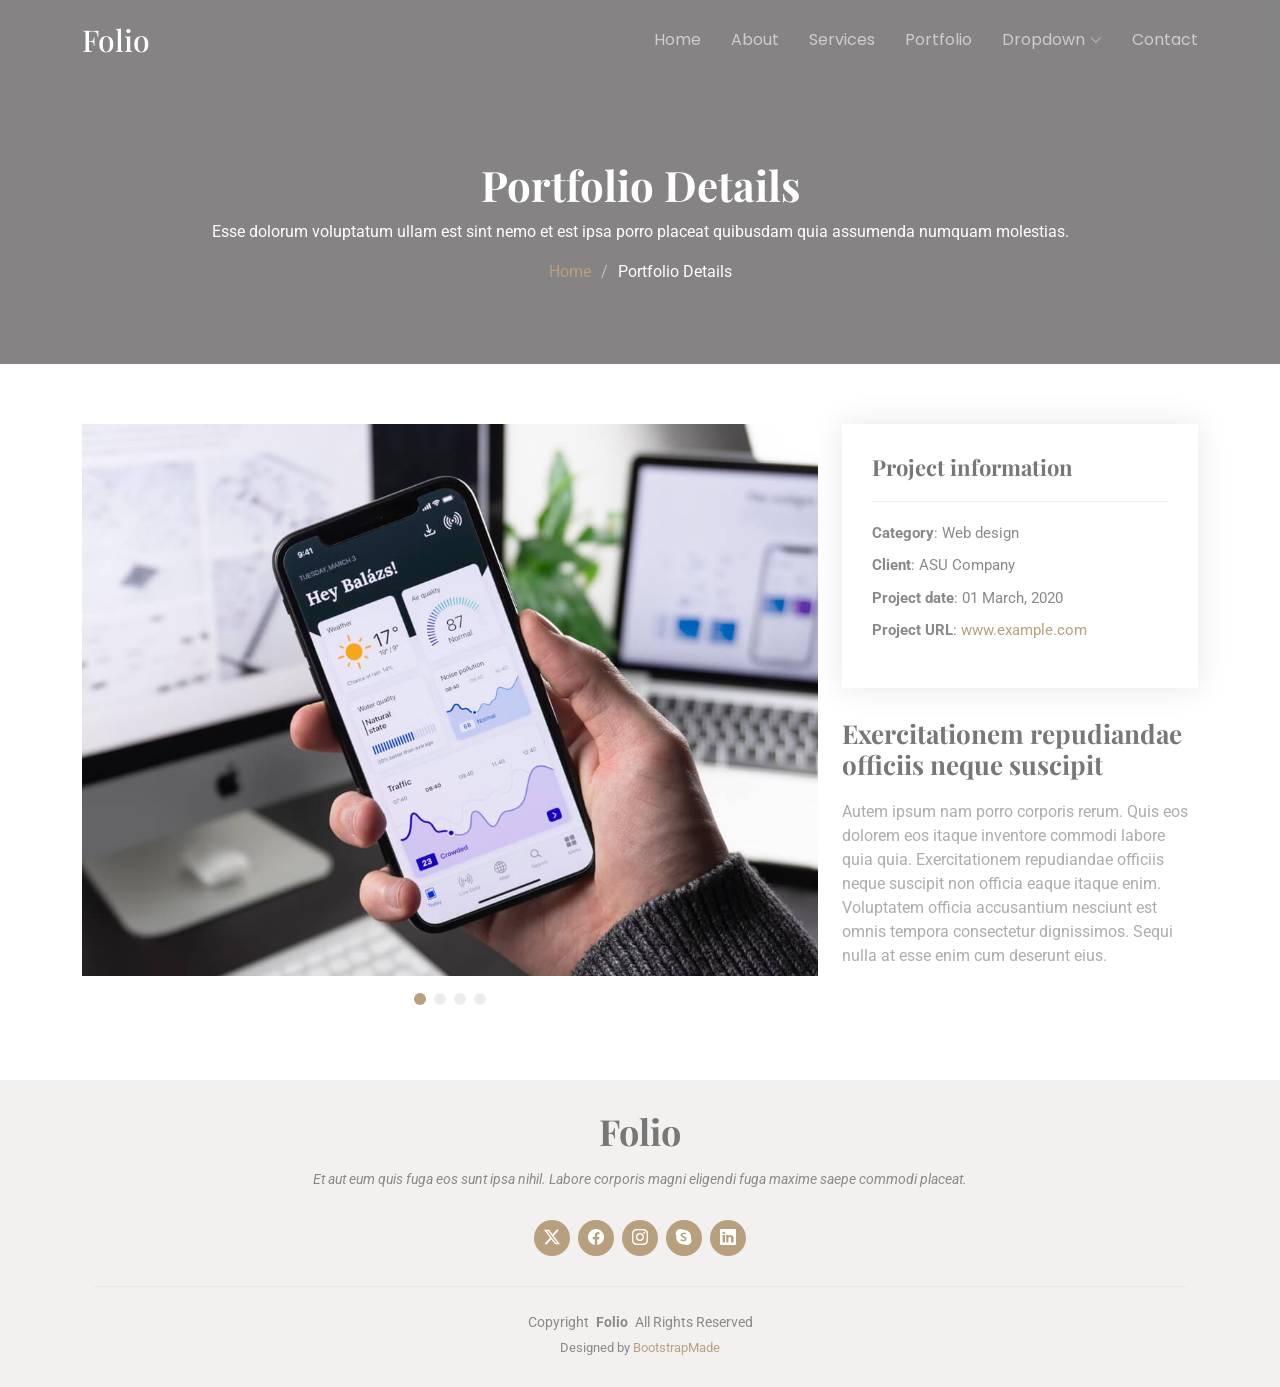
==== portfolio-details.html @ 1e9c32c2 "modif" ====
<!DOCTYPE html>
<html lang="en">

<head>
  <meta charset="utf-8">
  <meta content="width=device-width, initial-scale=1.0" name="viewport">
  <title>Portfolio Details - Folio Bootstrap Template</title>
  <meta name="description" content="">
  <meta name="keywords" content="">

  <!-- Favicons -->
  <link href="assets/img/favicon.png" rel="icon">
  <link href="assets/img/apple-touch-icon.png" rel="apple-touch-icon">

  <!-- Fonts -->
  <link href="https://fonts.googleapis.com" rel="preconnect">
  <link href="https://fonts.gstatic.com" rel="preconnect" crossorigin>
  <link href="https://fonts.googleapis.com/css2?family=Roboto:ital,wght@0,100;0,300;0,400;0,500;0,700;0,900;1,100;1,300;1,400;1,500;1,700;1,900&family=Poppins:ital,wght@0,100;0,200;0,300;0,400;0,500;0,600;0,700;0,800;0,900;1,100;1,200;1,300;1,400;1,500;1,600;1,700;1,800;1,900&family=Playfair+Display:ital,wght@0,400;0,500;0,600;0,700;0,800;0,900;1,400;1,500;1,600;1,700;1,800;1,900&display=swap" rel="stylesheet">

  <!-- Vendor CSS Files -->
  <link href="assets/vendor/bootstrap/css/bootstrap.min.css" rel="stylesheet">
  <link href="assets/vendor/bootstrap-icons/bootstrap-icons.css" rel="stylesheet">
  <link href="assets/vendor/aos/aos.css" rel="stylesheet">
  <link href="assets/vendor/swiper/swiper-bundle.min.css" rel="stylesheet">
  <link href="assets/vendor/glightbox/css/glightbox.min.css" rel="stylesheet">

  <!-- Main CSS File -->
  <link href="assets/css/main.css" rel="stylesheet">

  <!-- =======================================================
  * Template Name: Folio
  * Template URL: https://bootstrapmade.com/folio-bootstrap-portfolio-template/
  * Updated: Aug 08 2024 with Bootstrap v5.3.3
  * Author: BootstrapMade.com
  * License: https://bootstrapmade.com/license/
  ======================================================== -->
</head>

<body class="portfolio-details-page">

  <header id="header" class="header d-flex align-items-center fixed-top">
    <div class="container-fluid container-xl position-relative d-flex align-items-center justify-content-between">

      <a href="index.html" class="logo d-flex align-items-center">
        <!-- Uncomment the line below if you also wish to use an image logo -->
        <!-- <img src="assets/img/logo.png" alt=""> -->
        <h1 class="sitename">Folio</h1>
      </a>

      <nav id="navmenu" class="navmenu">
        <ul>
          <li><a href="#hero">Home</a></li>
          <li><a href="#about">About</a></li>
          <li><a href="#services">Services</a></li>
          <li><a href="#portfolio">Portfolio</a></li>
          <li class="dropdown"><a href="#"><span>Dropdown</span> <i class="bi bi-chevron-down toggle-dropdown"></i></a>
            <ul>
              <li><a href="#">Dropdown 1</a></li>
              <li class="dropdown"><a href="#"><span>Deep Dropdown</span> <i class="bi bi-chevron-down toggle-dropdown"></i></a>
                <ul>
                  <li><a href="#">Deep Dropdown 1</a></li>
                  <li><a href="#">Deep Dropdown 2</a></li>
                  <li><a href="#">Deep Dropdown 3</a></li>
                  <li><a href="#">Deep Dropdown 4</a></li>
                  <li><a href="#">Deep Dropdown 5</a></li>
                </ul>
              </li>
              <li><a href="#">Dropdown 2</a></li>
              <li><a href="#">Dropdown 3</a></li>
              <li><a href="#">Dropdown 4</a></li>
            </ul>
          </li>
          <li><a href="#contact">Contact</a></li>
        </ul>
        <i class="mobile-nav-toggle d-xl-none bi bi-list"></i>
      </nav>

    </div>
  </header>

  <main class="main">

    <!-- Page Title -->
    <div class="page-title dark-background">
      <div class="container position-relative">
        <h1>Portfolio Details</h1>
        <p>Esse dolorum voluptatum ullam est sint nemo et est ipsa porro placeat quibusdam quia assumenda numquam molestias.</p>
        <nav class="breadcrumbs">
          <ol>
            <li><a href="index.html">Home</a></li>
            <li class="current">Portfolio Details</li>
          </ol>
        </nav>
      </div>
    </div><!-- End Page Title -->

    <!-- Portfolio Details Section -->
    <section id="portfolio-details" class="portfolio-details section">

      <div class="container" data-aos="fade-up" data-aos-delay="100">

        <div class="row gy-4">

          <div class="col-lg-8">
            <div class="portfolio-details-slider swiper init-swiper">

              <script type="application/json" class="swiper-config">
                {
                  "loop": true,
                  "speed": 600,
                  "autoplay": {
                    "delay": 5000
                  },
                  "slidesPerView": "auto",
                  "pagination": {
                    "el": ".swiper-pagination",
                    "type": "bullets",
                    "clickable": true
                  }
                }
              </script>

              <div class="swiper-wrapper align-items-center">

                <div class="swiper-slide">
                  <img src="assets/img/portfolio/app-1.jpg" alt="">
                </div>

                <div class="swiper-slide">
                  <img src="assets/img/portfolio/product-1.jpg" alt="">
                </div>

                <div class="swiper-slide">
                  <img src="assets/img/portfolio/branding-1.jpg" alt="">
                </div>

                <div class="swiper-slide">
                  <img src="assets/img/portfolio/books-1.jpg" alt="">
                </div>

              </div>
              <div class="swiper-pagination"></div>
            </div>
          </div>

          <div class="col-lg-4">
            <div class="portfolio-info" data-aos="fade-up" data-aos-delay="200">
              <h3>Project information</h3>
              <ul>
                <li><strong>Category</strong>: Web design</li>
                <li><strong>Client</strong>: ASU Company</li>
                <li><strong>Project date</strong>: 01 March, 2020</li>
                <li><strong>Project URL</strong>: <a href="#">www.example.com</a></li>
              </ul>
            </div>
            <div class="portfolio-description" data-aos="fade-up" data-aos-delay="300">
              <h2>Exercitationem repudiandae officiis neque suscipit</h2>
              <p>
                Autem ipsum nam porro corporis rerum. Quis eos dolorem eos itaque inventore commodi labore quia quia. Exercitationem repudiandae officiis neque suscipit non officia eaque itaque enim. Voluptatem officia accusantium nesciunt est omnis tempora consectetur dignissimos. Sequi nulla at esse enim cum deserunt eius.
              </p>
            </div>
          </div>

        </div>

      </div>

    </section><!-- /Portfolio Details Section -->

  </main>

  <footer id="footer" class="footer light-background">
    <div class="container">
      <h3 class="sitename">Folio</h3>
      <p>Et aut eum quis fuga eos sunt ipsa nihil. Labore corporis magni eligendi fuga maxime saepe commodi placeat.</p>
      <div class="social-links d-flex justify-content-center">
        <a href=""><i class="bi bi-twitter-x"></i></a>
        <a href=""><i class="bi bi-facebook"></i></a>
        <a href=""><i class="bi bi-instagram"></i></a>
        <a href=""><i class="bi bi-skype"></i></a>
        <a href=""><i class="bi bi-linkedin"></i></a>
      </div>
      <div class="container">
        <div class="copyright">
          <span>Copyright</span> <strong class="px-1 sitename">Folio</strong> <span>All Rights Reserved</span>
        </div>
        <div class="credits">
          <!-- All the links in the footer should remain intact. -->
          <!-- You can delete the links only if you've purchased the pro version. -->
          <!-- Licensing information: https://bootstrapmade.com/license/ -->
          <!-- Purchase the pro version with working PHP/AJAX contact form: [buy-url] -->
          Designed by <a href="https://bootstrapmade.com/">BootstrapMade</a>
        </div>
      </div>
    </div>
  </footer>

  <!-- Scroll Top -->
  <a href="#" id="scroll-top" class="scroll-top d-flex align-items-center justify-content-center"><i class="bi bi-arrow-up-short"></i></a>

  <!-- Preloader -->
  <div id="preloader"></div>

  <!-- Vendor JS Files -->
  <script src="assets/vendor/bootstrap/js/bootstrap.bundle.min.js"></script>
  <script src="assets/vendor/php-email-form/validate.js"></script>
  <script src="assets/vendor/aos/aos.js"></script>
  <script src="assets/vendor/typed.js/typed.umd.js"></script>
  <script src="assets/vendor/swiper/swiper-bundle.min.js"></script>
  <script src="assets/vendor/glightbox/js/glightbox.min.js"></script>
  <script src="assets/vendor/imagesloaded/imagesloaded.pkgd.min.js"></script>
  <script src="assets/vendor/isotope-layout/isotope.pkgd.min.js"></script>

  <!-- Main JS File -->
  <script src="assets/js/main.js"></script>

</body>

</html>
---- assets/css/main.css ----
/**
* Template Name: Folio
* Template URL: https://bootstrapmade.com/folio-bootstrap-portfolio-template/
* Updated: Aug 08 2024 with Bootstrap v5.3.3
* Author: BootstrapMade.com
* License: https://bootstrapmade.com/license/
*/

/*--------------------------------------------------------------
# Font & Color Variables
# Help: https://bootstrapmade.com/color-system/
--------------------------------------------------------------*/
/* Fonts */
:root {
  --default-font: "Roboto",  system-ui, -apple-system, "Segoe UI", Roboto, "Helvetica Neue", Arial, "Noto Sans", "Liberation Sans", sans-serif, "Apple Color Emoji", "Segoe UI Emoji", "Segoe UI Symbol", "Noto Color Emoji";
  --heading-font: "Playfair Display",  sans-serif;
  --nav-font: "Poppins",  sans-serif;
}

/* Global Colors - The following color variables are used throughout the website. Updating them here will change the color scheme of the entire website */
:root { 
  --background-color: #ffffff; /* Background color for the entire website, including individual sections */
  --default-color: #898989; /* Default color used for the majority of the text content across the entire website */
  --heading-color: #777777; /* Color for headings, subheadings and title throughout the website */
  --accent-color: #b8a07e; /* Accent color that represents your brand on the website. It's used for buttons, links, and other elements that need to stand out */
  --surface-color: #ffffff; /* The surface color is used as a background of boxed elements within sections, such as cards, icon boxes, or other elements that require a visual separation from the global background. */
  --contrast-color: #ffffff; /* Contrast color for text, ensuring readability against backgrounds of accent, heading, or default colors. */
}

/* Nav Menu Colors - The following color variables are used specifically for the navigation menu. They are separate from the global colors to allow for more customization options */
:root {
  --nav-color: rgba(255, 255, 255, 0.6);  /* The default color of the main navmenu links */
  --nav-hover-color: #ffffff; /* Applied to main navmenu links when they are hovered over or active */
  --nav-mobile-background-color: #ffffff; /* Used as the background color for mobile navigation menu */
  --nav-dropdown-background-color: #ffffff; /* Used as the background color for dropdown items that appear when hovering over primary navigation items */
  --nav-dropdown-color: #898989; /* Used for navigation links of the dropdown items in the navigation menu. */
  --nav-dropdown-hover-color: #b8a07e; /* Similar to --nav-hover-color, this color is applied to dropdown navigation links when they are hovered over. */
}

/* Color Presets - These classes override global colors when applied to any section or element, providing reuse of the sam color scheme. */

.light-background {
  --background-color: #f3f1f0;
  --surface-color: #ffffff;
}

.dark-background {
  --background-color: #858484;
  --default-color: #ffffff;
  --heading-color: #ffffff;
  --surface-color: #9e9e9e;
  --contrast-color: #ffffff;
}

/* Smooth scroll */
:root {
  scroll-behavior: smooth;
}

/*--------------------------------------------------------------
# General Styling & Shared Classes
--------------------------------------------------------------*/
body {
  color: var(--default-color);
  background-color: var(--background-color);
  font-family: var(--default-font);
}

a {
  color: var(--accent-color);
  text-decoration: none;
  transition: 0.3s;
}

a:hover {
  color: color-mix(in srgb, var(--accent-color), transparent 25%);
  text-decoration: none;
}

h1,
h2,
h3,
h4,
h5,
h6 {
  color: var(--heading-color);
  font-family: var(--heading-font);
}

/* PHP Email Form Messages
------------------------------*/
.php-email-form .error-message {
  display: none;
  background: #df1529;
  color: #ffffff;
  text-align: left;
  padding: 15px;
  margin-bottom: 24px;
  font-weight: 600;
}

.php-email-form .sent-message {
  display: none;
  color: #ffffff;
  background: #059652;
  text-align: center;
  padding: 15px;
  margin-bottom: 24px;
  font-weight: 600;
}

.php-email-form .loading {
  display: none;
  background: var(--surface-color);
  text-align: center;
  padding: 15px;
  margin-bottom: 24px;
}

.php-email-form .loading:before {
  content: "";
  display: inline-block;
  border-radius: 50%;
  width: 24px;
  height: 24px;
  margin: 0 10px -6px 0;
  border: 3px solid var(--accent-color);
  border-top-color: var(--surface-color);
  animation: php-email-form-loading 1s linear infinite;
}

@keyframes php-email-form-loading {
  0% {
    transform: rotate(0deg);
  }

  100% {
    transform: rotate(360deg);
  }
}

/*--------------------------------------------------------------
# Global Header
--------------------------------------------------------------*/
.header {
  --background-color: rgba(0, 0, 0, 0);
  --default-color: #ffffff;
  --heading-color: #ffffff;
  color: var(--default-color);
  background-color: var(--background-color);
  padding: 10px 0;
  transition: all 0.5s;
  z-index: 997;
}

.header .logo {
  line-height: 1;
}

.header .logo img {
  max-height: 32px;
  margin-right: 8px;
}

.header .logo h1 {
  font-size: 30px;
  margin: 0;
  font-weight: 4700;
  color: var(--heading-color);
}

.scrolled .header {
  box-shadow: 0px 0 18px rgba(0, 0, 0, 0.1);
}

/* Global Header on Scroll
------------------------------*/
.scrolled .header {
  --background-color: rgba(82, 78, 68, 0.8);
}

/*--------------------------------------------------------------
# Navigation Menu
--------------------------------------------------------------*/
/* Navmenu - Desktop */
@media (min-width: 1200px) {
  .navmenu {
    padding: 0;
  }

  .navmenu ul {
    margin: 0;
    padding: 0;
    display: flex;
    list-style: none;
    align-items: center;
  }

  .navmenu li {
    position: relative;
  }

  .navmenu a,
  .navmenu a:focus {
    color: var(--nav-color);
    padding: 18px 15px;
    font-size: 16px;
    font-family: var(--nav-font);
    font-weight: 400;
    display: flex;
    align-items: center;
    justify-content: space-between;
    white-space: nowrap;
    transition: 0.3s;
  }

  .navmenu a i,
  .navmenu a:focus i {
    font-size: 12px;
    line-height: 0;
    margin-left: 5px;
    transition: 0.3s;
  }

  .navmenu li:last-child a {
    padding-right: 0;
  }

  .navmenu li:hover>a,
  .navmenu .active,
  .navmenu .active:focus {
    color: var(--nav-hover-color);
  }

  .navmenu .dropdown ul {
    margin: 0;
    padding: 10px 0;
    background: var(--nav-dropdown-background-color);
    display: block;
    position: absolute;
    visibility: hidden;
    left: 14px;
    top: 130%;
    opacity: 0;
    transition: 0.3s;
    border-radius: 4px;
    z-index: 99;
    box-shadow: 0px 0px 30px rgba(0, 0, 0, 0.1);
  }

  .navmenu .dropdown ul li {
    min-width: 200px;
  }

  .navmenu .dropdown ul a {
    padding: 10px 20px;
    font-size: 15px;
    text-transform: none;
    color: var(--nav-dropdown-color);
  }

  .navmenu .dropdown ul a i {
    font-size: 12px;
  }

  .navmenu .dropdown ul a:hover,
  .navmenu .dropdown ul .active:hover,
  .navmenu .dropdown ul li:hover>a {
    color: var(--nav-dropdown-hover-color);
  }

  .navmenu .dropdown:hover>ul {
    opacity: 1;
    top: 100%;
    visibility: visible;
  }

  .navmenu .dropdown .dropdown ul {
    top: 0;
    left: -90%;
    visibility: hidden;
  }

  .navmenu .dropdown .dropdown:hover>ul {
    opacity: 1;
    top: 0;
    left: -100%;
    visibility: visible;
  }
}

/* Navmenu - Mobile */
@media (max-width: 1199px) {
  .mobile-nav-toggle {
    color: var(--nav-color);
    font-size: 28px;
    line-height: 0;
    margin-right: 10px;
    cursor: pointer;
    transition: color 0.3s;
  }

  .navmenu {
    padding: 0;
    z-index: 9997;
  }

  .navmenu ul {
    display: none;
    list-style: none;
    position: absolute;
    inset: 60px 20px 20px 20px;
    padding: 10px 0;
    margin: 0;
    border-radius: 6px;
    background-color: var(--nav-mobile-background-color);
    overflow-y: auto;
    transition: 0.3s;
    z-index: 9998;
    box-shadow: 0px 0px 30px rgba(0, 0, 0, 0.1);
  }

  .navmenu a,
  .navmenu a:focus {
    color: var(--nav-dropdown-color);
    padding: 10px 20px;
    font-family: var(--nav-font);
    font-size: 17px;
    font-weight: 500;
    display: flex;
    align-items: center;
    justify-content: space-between;
    white-space: nowrap;
    transition: 0.3s;
  }

  .navmenu a i,
  .navmenu a:focus i {
    font-size: 12px;
    line-height: 0;
    margin-left: 5px;
    width: 30px;
    height: 30px;
    display: flex;
    align-items: center;
    justify-content: center;
    border-radius: 50%;
    transition: 0.3s;
    background-color: color-mix(in srgb, var(--accent-color), transparent 90%);
  }

  .navmenu a i:hover,
  .navmenu a:focus i:hover {
    background-color: var(--accent-color);
    color: var(--contrast-color);
  }

  .navmenu a:hover,
  .navmenu .active,
  .navmenu .active:focus {
    color: var(--nav-dropdown-hover-color);
  }

  .navmenu .active i,
  .navmenu .active:focus i {
    background-color: var(--accent-color);
    color: var(--contrast-color);
    transform: rotate(180deg);
  }

  .navmenu .dropdown ul {
    position: static;
    display: none;
    z-index: 99;
    padding: 10px 0;
    margin: 10px 20px;
    background-color: var(--nav-dropdown-background-color);
    border: 1px solid color-mix(in srgb, var(--default-color), transparent 90%);
    box-shadow: none;
    transition: all 0.5s ease-in-out;
  }

  .navmenu .dropdown ul ul {
    background-color: rgba(33, 37, 41, 0.1);
  }

  .navmenu .dropdown>.dropdown-active {
    display: block;
    background-color: rgba(33, 37, 41, 0.03);
  }

  .mobile-nav-active {
    overflow: hidden;
  }

  .mobile-nav-active .mobile-nav-toggle {
    color: #fff;
    position: absolute;
    font-size: 32px;
    top: 15px;
    right: 15px;
    margin-right: 0;
    z-index: 9999;
  }

  .mobile-nav-active .navmenu {
    position: fixed;
    overflow: hidden;
    inset: 0;
    background: rgba(33, 37, 41, 0.8);
    transition: 0.3s;
  }

  .mobile-nav-active .navmenu>ul {
    display: block;
  }
}

/*--------------------------------------------------------------
# Global Footer
--------------------------------------------------------------*/
.footer {
  color: var(--default-color);
  background-color: var(--background-color);
  font-size: 14px;
  text-align: center;
  padding: 30px 0;
  position: relative;
}

.footer h3 {
  font-size: 36px;
  font-weight: 700;
  position: relative;
  padding: 0;
  margin: 0 0 15px 0;
}

.footer p {
  font-size: 15;
  font-style: italic;
  padding: 0;
  margin: 0 0 30px 0;
}

.footer .social-links {
  margin: 0 0 30px 0;
}

.footer .social-links a {
  font-size: 16px;
  display: flex;
  align-items: center;
  justify-content: center;
  background: var(--accent-color);
  color: var(--contrast-color);
  line-height: 1;
  margin: 0 4px;
  border-radius: 50%;
  text-align: center;
  width: 36px;
  height: 36px;
  transition: 0.3s;
}

.footer .social-links a:hover {
  background: color-mix(in srgb, var(--accent-color), transparent 20%);
  text-decoration: none;
}

.footer .copyright {
  padding-top: 25px;
  border-top: 1px solid color-mix(in srgb, var(--default-color), transparent 90%);
}

.footer .credits {
  font-size: 13px;
  padding-top: 5px;
}

/*--------------------------------------------------------------
# Preloader
--------------------------------------------------------------*/
#preloader {
  position: fixed;
  inset: 0;
  z-index: 999999;
  overflow: hidden;
  background: var(--background-color);
  transition: all 0.6s ease-out;
}

#preloader:before {
  content: "";
  position: fixed;
  top: calc(50% - 30px);
  left: calc(50% - 30px);
  border: 6px solid #ffffff;
  border-color: var(--accent-color) transparent var(--accent-color) transparent;
  border-radius: 50%;
  width: 60px;
  height: 60px;
  animation: animate-preloader 1.5s linear infinite;
}

@keyframes animate-preloader {
  0% {
    transform: rotate(0deg);
  }

  100% {
    transform: rotate(360deg);
  }
}

/*--------------------------------------------------------------
# Scroll Top Button
--------------------------------------------------------------*/
.scroll-top {
  position: fixed;
  visibility: hidden;
  opacity: 0;
  right: 15px;
  bottom: 15px;
  z-index: 99999;
  background-color: var(--accent-color);
  width: 40px;
  height: 40px;
  border-radius: 4px;
  transition: all 0.4s;
}

.scroll-top i {
  font-size: 24px;
  color: var(--contrast-color);
  line-height: 0;
}

.scroll-top:hover {
  background-color: color-mix(in srgb, var(--accent-color), transparent 20%);
  color: var(--contrast-color);
}

.scroll-top.active {
  visibility: visible;
  opacity: 1;
}

/*--------------------------------------------------------------
# Disable aos animation delay on mobile devices
--------------------------------------------------------------*/
@media screen and (max-width: 768px) {
  [data-aos-delay] {
    transition-delay: 0 !important;
  }
}

/*--------------------------------------------------------------
# Global Page Titles & Breadcrumbs
--------------------------------------------------------------*/
.page-title {
  color: var(--default-color);
  background-color: var(--background-color);
  padding: 160px 0 80px 0;
  text-align: center;
  position: relative;
}

.page-title:before {
  content: "";
  background-color: color-mix(in srgb, var(--background-color), transparent 50%);
  position: absolute;
  inset: 0;
}

.page-title h1 {
  font-size: 42px;
  font-weight: 700;
  margin-bottom: 10px;
}

.page-title .breadcrumbs ol {
  display: flex;
  flex-wrap: wrap;
  list-style: none;
  justify-content: center;
  padding: 0;
  margin: 0;
  font-size: 16px;
  font-weight: 400;
}

.page-title .breadcrumbs ol li+li {
  padding-left: 10px;
}

.page-title .breadcrumbs ol li+li::before {
  content: "/";
  display: inline-block;
  padding-right: 10px;
  color: color-mix(in srgb, var(--default-color), transparent 50%);
}

/*--------------------------------------------------------------
# Global Sections
--------------------------------------------------------------*/
section,
.section {
  color: var(--default-color);
  background-color: var(--background-color);
  padding: 60px 0;
  scroll-margin-top: 80px;
  overflow: clip;
}

@media (max-width: 1199px) {

  section,
  .section {
    scroll-margin-top: 56px;
  }
}

/*--------------------------------------------------------------
# Global Section Titles
--------------------------------------------------------------*/
.section-title {
  text-align: center;
  padding-bottom: 60px;
  position: relative;
}

.section-title h2 {
  font-size: 32px;
  font-weight: 300;
  margin-bottom: 15px;
}

.section-title p {
  margin-bottom: 0;
}

/*--------------------------------------------------------------
# Hero Section
--------------------------------------------------------------*/
.hero {
  width: 100%;
  min-height: 100vh;
  position: relative;
  padding: 80px 0;
  display: flex;
  align-items: center;
  justify-content: center;
}

.hero img {
  position: absolute;
  inset: 0;
  display: block;
  width: 100%;
  height: 100%;
  object-fit: cover;
  z-index: 1;
}

.hero:before {
  content: "";
  background: color-mix(in srgb, var(--background-color), transparent 80%);
  position: absolute;
  inset: 0;
  z-index: 2;
}

.hero .container {
  position: relative;
  z-index: 3;
}

.hero h2 {
  margin: 0;
  font-size: 64px;
  font-weight: 700;
}

.hero p {
  margin: 5px 0 0 0;
  font-size: 26px;
}

.hero p span {
  letter-spacing: 1px;
  border-bottom: 2px solid var(--accent-color);
}

.hero .social-links {
  margin-top: 25px;
}

.hero .social-links a {
  font-size: 24px;
  display: inline-block;
  color: color-mix(in srgb, var(--default-color), transparent 50%);
  line-height: 1;
  margin-right: 20px;
  transition: 0.3s;
}

.hero .social-links a:hover {
  color: var(--accent-color);
}

@media (max-width: 768px) {
  .hero h2 {
    font-size: 32px;
  }

  .hero p {
    font-size: 20px;
  }
}

/*--------------------------------------------------------------
# About Section
--------------------------------------------------------------*/
.about .profile-img {
  border: 20px solid var(--accent-color);
  padding: 0;
}

.about .profile-img img {
  margin-top: -60px;
  margin-left: 40px;
  margin-bottom: 40px;
  position: relative;
  z-index: 1;
}

.about .content h3 {
  font-size: 1.75rem;
  font-weight: 700;
}

.about .content .fst-italic {
  color: color-mix(in srgb, var(--default-color), var(--contrast-color) 50%);
}

.about .content ul {
  list-style: none;
  padding: 0;
}

.about .content ul li {
  padding: 10px 0 0 0;
  display: flex;
}

.about .content ul i {
  color: var(--accent-color);
  margin-right: 0.5rem;
  line-height: 1.2;
  font-size: 1.25rem;
}

.about .content p:last-child {
  margin-bottom: 0;
}

/*--------------------------------------------------------------
# Services Section
--------------------------------------------------------------*/
.services .service-item {
  position: relative;
  height: 100%;
  margin-bottom: 30px;
}

.services .service-item .icon {
  margin-right: 20px;
}

.services .service-item .icon i {
  color: var(--accent-color);
  font-size: 40px;
  line-height: 0;
  transition: 0.3s;
}

.services .service-item:hover .icon i {
  color: var(--accent-color);
}

.services .service-item .title {
  color: var(--heading-color);
  font-weight: 700;
  margin-bottom: 10px;
  font-size: 20px;
  transition: 0.3s;
}

.services .service-item .description {
  font-size: 15px;
  color: color-mix(in srgb, var(--default-color), transparent 30%);
  margin-bottom: 10px;
}

.services .service-item .readmore {
  display: flex;
  align-items: center;
  color: color-mix(in srgb, var(--default-color), transparent 50%);
  transition: 0.3s;
  font-weight: 700;
  font-size: 14px;
}

.services .service-item .readmore i {
  margin-left: 8px;
}

.services .service-item:hover .title,
.services .service-item:hover .readmore,
.services .service-item:hover .icon i {
  color: var(--accent-color);
}

/*--------------------------------------------------------------
# Testimonials Section
--------------------------------------------------------------*/
.testimonials .section-header {
  margin-bottom: 40px;
}

.testimonials .testimonials-carousel,
.testimonials .testimonials-slider {
  overflow: hidden;
}

.testimonials .testimonial-item {
  text-align: center;
}

.testimonials .testimonial-item .testimonial-img {
  width: 120px;
  border-radius: 50%;
  border: 4px solid var(--background-color);
  margin: 0 auto;
}

.testimonials .testimonial-item h3 {
  font-size: 20px;
  font-weight: bold;
  margin: 10px 0 5px 0;
}

.testimonials .testimonial-item h4 {
  font-size: 14px;
  color: color-mix(in srgb, var(--default-color), transparent 40%);
  margin: 0 0 15px 0;
}

.testimonials .testimonial-item .stars {
  margin-bottom: 15px;
}

.testimonials .testimonial-item .stars i {
  color: #ffc107;
  margin: 0 1px;
}

.testimonials .testimonial-item .quote-icon-left,
.testimonials .testimonial-item .quote-icon-right {
  color: color-mix(in srgb, var(--accent-color), transparent 50%);
  font-size: 26px;
  line-height: 0;
}

.testimonials .testimonial-item .quote-icon-left {
  display: inline-block;
  left: -5px;
  position: relative;
}

.testimonials .testimonial-item .quote-icon-right {
  display: inline-block;
  right: -5px;
  position: relative;
  top: 10px;
  transform: scale(-1, -1);
}

.testimonials .testimonial-item p {
  font-style: italic;
  margin: 0 auto 15px auto;
}

.testimonials .swiper-wrapper {
  height: auto;
}

.testimonials .swiper-pagination {
  margin-top: 20px;
  position: relative;
}

.testimonials .swiper-pagination .swiper-pagination-bullet {
  width: 12px;
  height: 12px;
  opacity: 1;
  background-color: color-mix(in srgb, var(--default-color), transparent 85%);
}

.testimonials .swiper-pagination .swiper-pagination-bullet-active {
  background-color: var(--accent-color);
}

@media (min-width: 992px) {
  .testimonials .testimonial-item p {
    width: 80%;
  }
}

/*--------------------------------------------------------------
# Portfolio Section
--------------------------------------------------------------*/
.portfolio .portfolio-filters {
  padding: 0;
  margin: 0 auto 20px auto;
  list-style: none;
  text-align: center;
}

.portfolio .portfolio-filters li {
  cursor: pointer;
  display: inline-block;
  padding: 0;
  font-size: 18px;
  font-weight: 500;
  margin: 0 10px;
  line-height: 1;
  margin-bottom: 5px;
  transition: all 0.3s ease-in-out;
}

.portfolio .portfolio-filters li:hover,
.portfolio .portfolio-filters li.filter-active {
  color: var(--accent-color);
}

.portfolio .portfolio-filters li:first-child {
  margin-left: 0;
}

.portfolio .portfolio-filters li:last-child {
  margin-right: 0;
}

@media (max-width: 575px) {
  .portfolio .portfolio-filters li {
    font-size: 14px;
    margin: 0 5px;
  }
}

.portfolio .portfolio-content {
  position: relative;
  overflow: hidden;
}

.portfolio .portfolio-content img {
  transition: 0.3s;
}

.portfolio .portfolio-content .portfolio-info {
  opacity: 0;
  position: absolute;
  inset: 0;
  z-index: 3;
  transition: all ease-in-out 0.3s;
  background: rgba(0, 0, 0, 0.6);
  padding: 15px;
}

.portfolio .portfolio-content .portfolio-info h4 {
  font-size: 14px;
  padding: 5px 10px;
  font-weight: 400;
  color: #ffffff;
  display: inline-block;
  background-color: var(--accent-color);
}

.portfolio .portfolio-content .portfolio-info p {
  position: absolute;
  bottom: 10px;
  text-align: center;
  display: inline-block;
  left: 0;
  right: 0;
  font-size: 16px;
  font-weight: 600;
  color: rgba(255, 255, 255, 0.8);
}

.portfolio .portfolio-content .portfolio-info .preview-link,
.portfolio .portfolio-content .portfolio-info .details-link {
  position: absolute;
  left: calc(50% - 40px);
  font-size: 26px;
  top: calc(50% - 14px);
  color: #fff;
  transition: 0.3s;
  line-height: 1.2;
}

.portfolio .portfolio-content .portfolio-info .preview-link:hover,
.portfolio .portfolio-content .portfolio-info .details-link:hover {
  color: var(--accent-color);
}

.portfolio .portfolio-content .portfolio-info .details-link {
  left: 50%;
  font-size: 34px;
  line-height: 0;
}

.portfolio .portfolio-content:hover .portfolio-info {
  opacity: 1;
}

.portfolio .portfolio-content:hover img {
  transform: scale(1.1);
}

/*--------------------------------------------------------------
# Pricing Section
--------------------------------------------------------------*/
.pricing .pricing-item {
  background-color: color-mix(in srgb, var(--accent-color), transparent 96%);
  padding: 40px 40px;
  height: 100%;
  border-radius: 15px;
}

.pricing h3 {
  font-weight: 600;
  margin-bottom: 15px;
  font-size: 20px;
}

.pricing h4 {
  color: var(--accent-color);
  font-size: 48px;
  font-weight: 700;
  font-family: var(--heading-font);
  margin-bottom: 0;
}

.pricing h4 sup {
  font-size: 28px;
}

.pricing h4 span {
  color: color-mix(in srgb, var(--default-color), transparent 50%);
  font-size: 18px;
  font-weight: 500;
}

.pricing .description {
  font-size: 14px;
}

.pricing .cta-btn {
  border: 1px solid var(--default-color);
  color: var(--default-color);
  display: block;
  text-align: center;
  padding: 10px 35px;
  border-radius: 5px;
  font-size: 16px;
  font-weight: 500;
  font-family: var(--heading-font);
  transition: 0.3s;
  margin-top: 20px;
  margin-bottom: 6px;
}

.pricing .cta-btn:hover {
  background: var(--accent-color);
  color: var(--contrast-color);
  border-color: var(--accent-color);
}

.pricing ul {
  padding: 0;
  list-style: none;
  color: color-mix(in srgb, var(--default-color), transparent 30%);
  text-align: left;
  line-height: 20px;
}

.pricing ul li {
  padding: 10px 0;
  display: flex;
  align-items: center;
}

.pricing ul li:last-child {
  padding-bottom: 0;
}

.pricing ul i {
  color: #059652;
  font-size: 24px;
  padding-right: 3px;
}

.pricing ul .na {
  color: color-mix(in srgb, var(--default-color), transparent 60%);
}

.pricing ul .na i {
  color: color-mix(in srgb, var(--default-color), transparent 60%);
}

.pricing ul .na span {
  text-decoration: line-through;
}

.pricing .featured {
  position: relative;
}

.pricing .featured .popular {
  position: absolute;
  top: 15px;
  right: 15px;
  background-color: var(--accent-color);
  color: var(--contrast-color);
  padding: 4px 15px 6px 15px;
  margin: 0;
  border-radius: 5px;
  font-size: 14px;
  font-weight: 500;
}

.pricing .featured .cta-btn {
  background: var(--accent-color);
  color: var(--contrast-color);
  border-color: var(--accent-color);
}

@media (max-width: 992px) {
  .pricing .box {
    max-width: 60%;
    margin: 0 auto 30px auto;
  }
}

@media (max-width: 767px) {
  .pricing .box {
    max-width: 80%;
    margin: 0 auto 30px auto;
  }
}

@media (max-width: 420px) {
  .pricing .box {
    max-width: 100%;
    margin: 0 auto 30px auto;
  }
}

/*--------------------------------------------------------------
# Contact Section
--------------------------------------------------------------*/
.contact .info-wrap {
  background-color: var(--surface-color);
  box-shadow: 0px 0px 20px rgba(0, 0, 0, 0.1);
  padding: 30px;
  margin-bottom: 30px;
}

.contact .info-item i {
  font-size: 20px;
  color: var(--accent-color);
  width: 56px;
  height: 56px;
  display: flex;
  justify-content: center;
  align-items: center;
  transition: all 0.3s ease-in-out;
  border-radius: 50%;
  border: 1px solid color-mix(in srgb, var(--accent-color), transparent 40%);
  margin-right: 15px;
}

.contact .info-item h3 {
  font-size: 18px;
  font-weight: 700;
  margin: 0 0 2px 0;
}

.contact .info-item p {
  padding: 0;
  margin-bottom: 0;
  font-size: 14px;
}

.contact .info-item:hover i {
  background: var(--accent-color);
  color: var(--contrast-color);
}

.contact .php-email-form {
  background-color: var(--surface-color);
  box-shadow: 0px 0px 20px rgba(0, 0, 0, 0.1);
  padding: 30px;
}

@media (max-width: 575px) {
  .contact .php-email-form {
    padding: 20px;
  }
}

.contact .php-email-form input[type=text],
.contact .php-email-form input[type=email],
.contact .php-email-form textarea {
  font-size: 14px;
  padding: 10px 15px;
  box-shadow: none;
  border-radius: 0;
  color: var(--default-color);
  background-color: color-mix(in srgb, var(--background-color), transparent 50%);
  border-color: color-mix(in srgb, var(--default-color), transparent 80%);
}

.contact .php-email-form input[type=text]:focus,
.contact .php-email-form input[type=email]:focus,
.contact .php-email-form textarea:focus {
  border-color: var(--accent-color);
}

.contact .php-email-form input[type=text]::placeholder,
.contact .php-email-form input[type=email]::placeholder,
.contact .php-email-form textarea::placeholder {
  color: color-mix(in srgb, var(--default-color), transparent 70%);
}

.contact .php-email-form button[type=submit] {
  color: var(--contrast-color);
  background: var(--accent-color);
  border: 0;
  padding: 10px 30px;
  transition: 0.4s;
  border-radius: 50px;
}

.contact .php-email-form button[type=submit]:hover {
  background: color-mix(in srgb, var(--accent-color), transparent 20%);
}

/*--------------------------------------------------------------
# Portfolio Details Section
--------------------------------------------------------------*/
.portfolio-details .portfolio-details-slider img {
  width: 100%;
}

.portfolio-details .portfolio-details-slider .swiper-pagination {
  margin-top: 20px;
  position: relative;
}

.portfolio-details .portfolio-details-slider .swiper-pagination .swiper-pagination-bullet {
  width: 12px;
  height: 12px;
  background-color: color-mix(in srgb, var(--default-color), transparent 85%);
  opacity: 1;
}

.portfolio-details .portfolio-details-slider .swiper-pagination .swiper-pagination-bullet-active {
  background-color: var(--accent-color);
}

.portfolio-details .portfolio-info {
  background-color: var(--surface-color);
  padding: 30px;
  box-shadow: 0px 0 30px rgba(0, 0, 0, 0.1);
}

.portfolio-details .portfolio-info h3 {
  font-size: 22px;
  font-weight: 700;
  margin-bottom: 20px;
  padding-bottom: 20px;
  border-bottom: 1px solid color-mix(in srgb, var(--default-color), transparent 85%);
}

.portfolio-details .portfolio-info ul {
  list-style: none;
  padding: 0;
  font-size: 15px;
}

.portfolio-details .portfolio-info ul li+li {
  margin-top: 10px;
}

.portfolio-details .portfolio-description {
  padding-top: 30px;
}

.portfolio-details .portfolio-description h2 {
  font-size: 26px;
  font-weight: 700;
  margin-bottom: 20px;
}

.portfolio-details .portfolio-description p {
  padding: 0;
  color: color-mix(in srgb, var(--default-color), transparent 30%);
}

/*--------------------------------------------------------------
# Service Details Section
--------------------------------------------------------------*/
.service-details .service-box {
  background-color: var(--surface-color);
  padding: 20px;
  box-shadow: 0px 2px 20px rgba(0, 0, 0, 0.1);
}

.service-details .service-box+.service-box {
  margin-top: 30px;
}

.service-details .service-box h4 {
  font-size: 20px;
  font-weight: 700;
  border-bottom: 2px solid color-mix(in srgb, var(--default-color), transparent 92%);
  padding-bottom: 15px;
  margin-bottom: 15px;
}

.service-details .services-list {
  background-color: var(--surface-color);
}

.service-details .services-list a {
  color: color-mix(in srgb, var(--default-color), transparent 20%);
  background-color: color-mix(in srgb, var(--default-color), transparent 96%);
  display: flex;
  align-items: center;
  padding: 12px 15px;
  margin-top: 15px;
  transition: 0.3s;
}

.service-details .services-list a:first-child {
  margin-top: 0;
}

.service-details .services-list a i {
  font-size: 16px;
  margin-right: 8px;
  color: var(--accent-color);
}

.service-details .services-list a.active {
  color: var(--contrast-color);
  background-color: var(--accent-color);
}

.service-details .services-list a.active i {
  color: var(--contrast-color);
}

.service-details .services-list a:hover {
  background-color: color-mix(in srgb, var(--accent-color), transparent 95%);
  color: var(--accent-color);
}

.service-details .download-catalog a {
  color: var(--default-color);
  display: flex;
  align-items: center;
  padding: 10px 0;
  transition: 0.3s;
  border-top: 1px solid color-mix(in srgb, var(--default-color), transparent 90%);
}

.service-details .download-catalog a:first-child {
  border-top: 0;
  padding-top: 0;
}

.service-details .download-catalog a:last-child {
  padding-bottom: 0;
}

.service-details .download-catalog a i {
  font-size: 24px;
  margin-right: 8px;
  color: var(--accent-color);
}

.service-details .download-catalog a:hover {
  color: var(--accent-color);
}

.service-details .help-box {
  background-color: var(--accent-color);
  color: var(--contrast-color);
  margin-top: 30px;
  padding: 30px 15px;
}

.service-details .help-box .help-icon {
  font-size: 48px;
}

.service-details .help-box h4,
.service-details .help-box a {
  color: var(--contrast-color);
}

.service-details .services-img {
  margin-bottom: 20px;
}

.service-details h3 {
  font-size: 26px;
  font-weight: 700;
}

.service-details p {
  font-size: 15px;
}

.service-details ul {
  list-style: none;
  padding: 0;
  font-size: 15px;
}

.service-details ul li {
  padding: 5px 0;
  display: flex;
  align-items: center;
}

.service-details ul i {
  font-size: 20px;
  margin-right: 8px;
  color: var(--accent-color);
}

/*--------------------------------------------------------------
# Starter Section Section
--------------------------------------------------------------*/
.starter-section {
  /* Add your styles here */
}
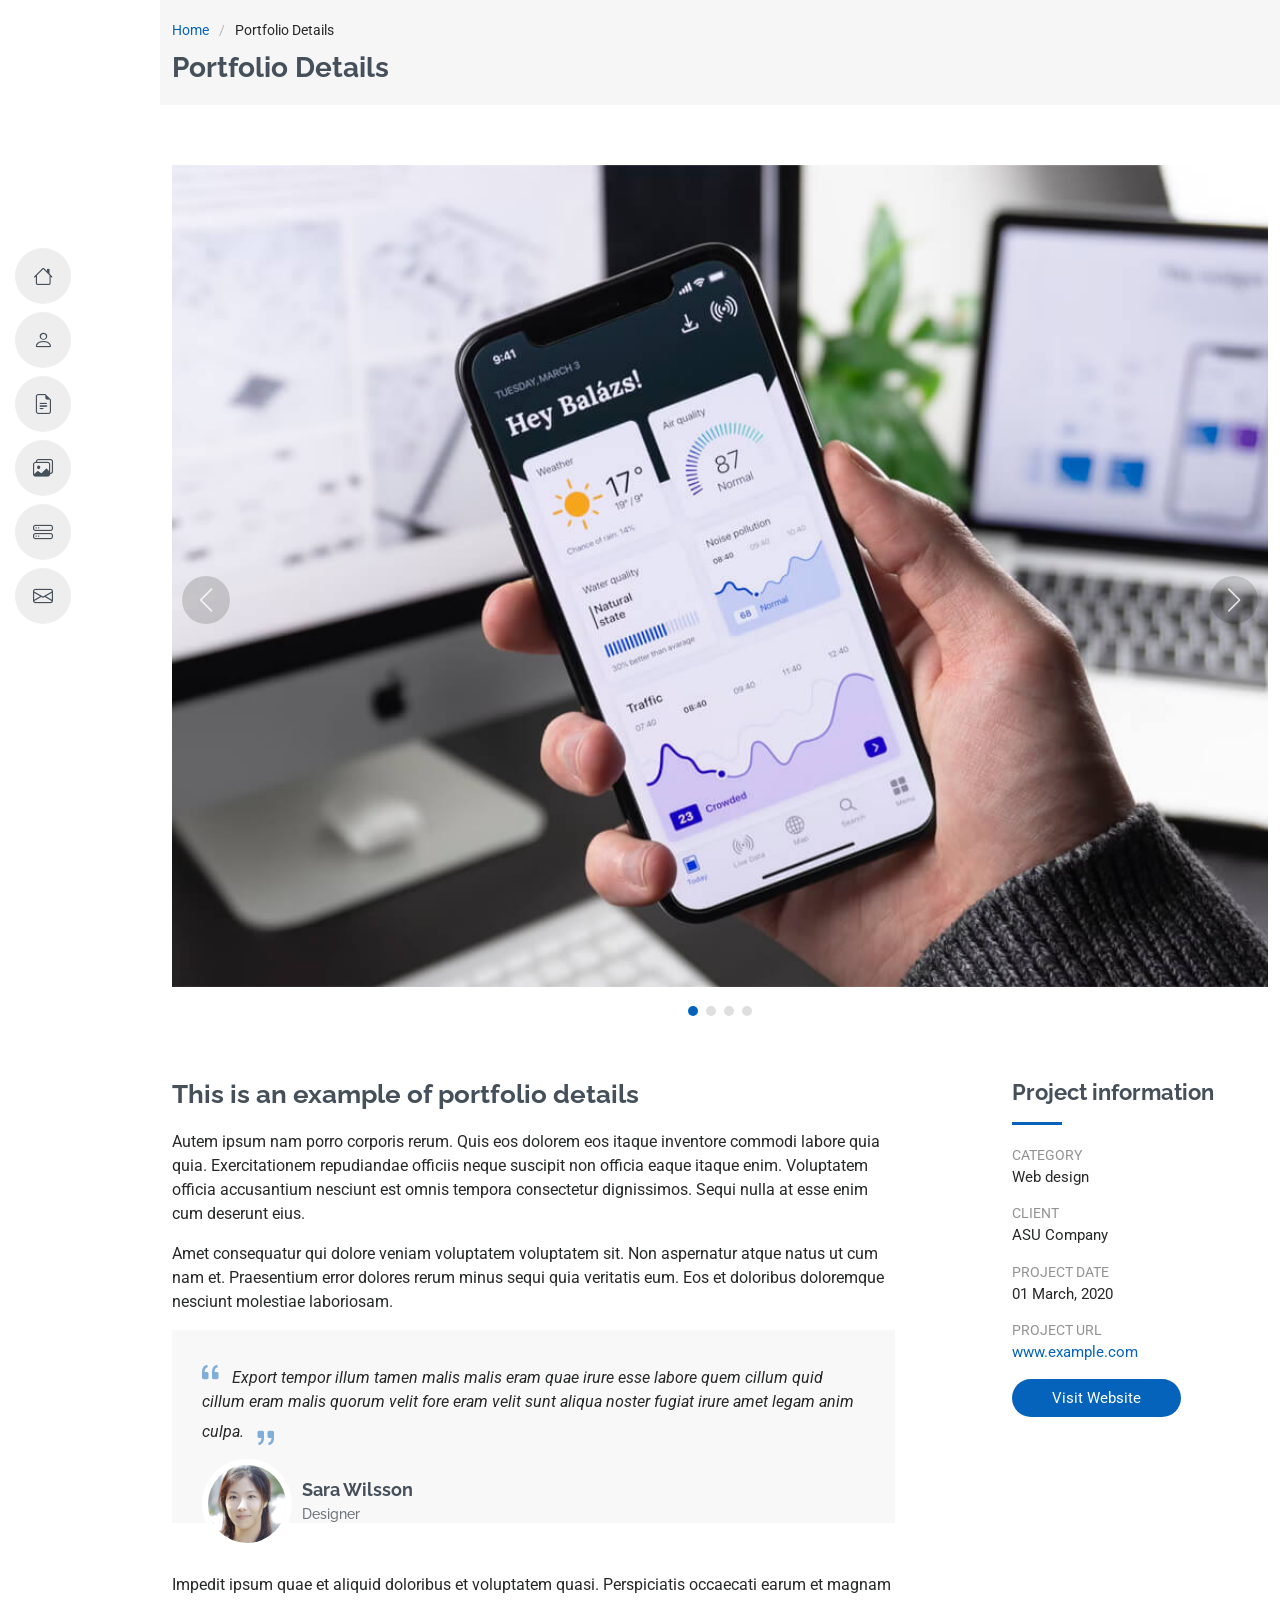
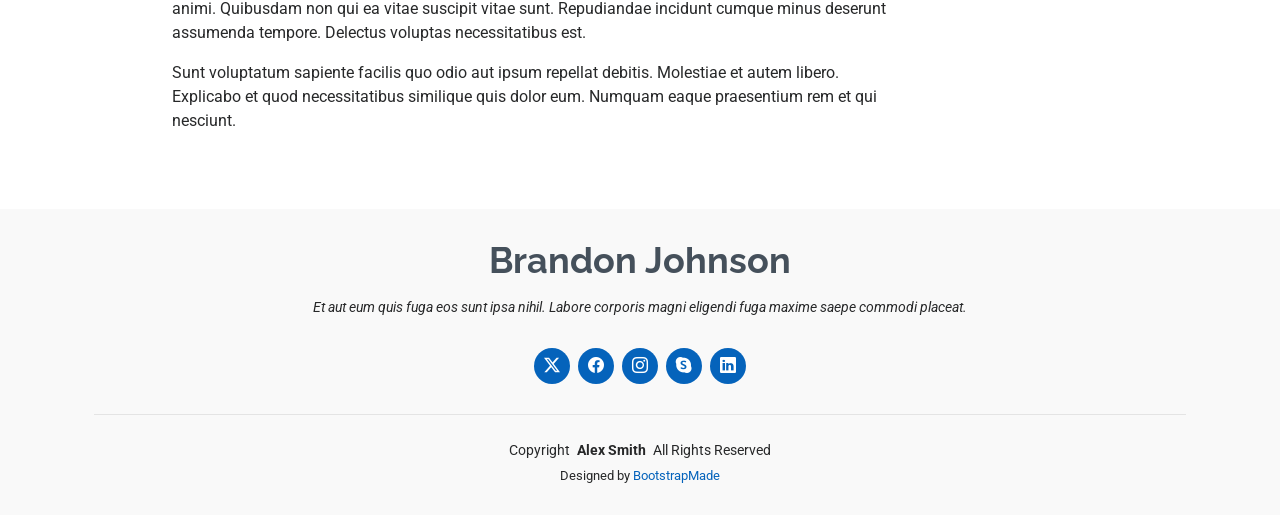
==== commit d450e40a: "modification de mon site" ====
--- a/portfolio-details.html
+++ b/portfolio-details.html
@@ -4,9 +4,9 @@
 <head>
   <meta charset="utf-8">
   <meta content="width=device-width, initial-scale=1.0" name="viewport">
-  <title>Portfolio Details - Folio Bootstrap Template</title>
-  <meta name="description" content="">
-  <meta name="keywords" content="">
+  <title>Portfolio Details - MyResume Bootstrap Template</title>
+  <meta content="" name="description">
+  <meta content="" name="keywords">
 
   <!-- Favicons -->
   <link href="assets/img/favicon.png" rel="icon">
@@ -15,22 +15,22 @@
   <!-- Fonts -->
   <link href="https://fonts.googleapis.com" rel="preconnect">
   <link href="https://fonts.gstatic.com" rel="preconnect" crossorigin>
-  <link href="https://fonts.googleapis.com/css2?family=Roboto:ital,wght@0,100;0,300;0,400;0,500;0,700;0,900;1,100;1,300;1,400;1,500;1,700;1,900&family=Poppins:ital,wght@0,100;0,200;0,300;0,400;0,500;0,600;0,700;0,800;0,900;1,100;1,200;1,300;1,400;1,500;1,600;1,700;1,800;1,900&family=Playfair+Display:ital,wght@0,400;0,500;0,600;0,700;0,800;0,900;1,400;1,500;1,600;1,700;1,800;1,900&display=swap" rel="stylesheet">
+  <link href="https://fonts.googleapis.com/css2?family=Roboto:ital,wght@0,100;0,300;0,400;0,500;0,700;0,900;1,100;1,300;1,400;1,500;1,700;1,900&family=Poppins:ital,wght@0,100;0,200;0,300;0,400;0,500;0,600;0,700;0,800;0,900;1,100;1,200;1,300;1,400;1,500;1,600;1,700;1,800;1,900&family=Raleway:ital,wght@0,100;0,200;0,300;0,400;0,500;0,600;0,700;0,800;0,900;1,100;1,200;1,300;1,400;1,500;1,600;1,700;1,800;1,900&display=swap" rel="stylesheet">
 
   <!-- Vendor CSS Files -->
   <link href="assets/vendor/bootstrap/css/bootstrap.min.css" rel="stylesheet">
   <link href="assets/vendor/bootstrap-icons/bootstrap-icons.css" rel="stylesheet">
   <link href="assets/vendor/aos/aos.css" rel="stylesheet">
+  <link href="assets/vendor/glightbox/css/glightbox.min.css" rel="stylesheet">
   <link href="assets/vendor/swiper/swiper-bundle.min.css" rel="stylesheet">
-  <link href="assets/vendor/glightbox/css/glightbox.min.css" rel="stylesheet">
 
   <!-- Main CSS File -->
   <link href="assets/css/main.css" rel="stylesheet">
 
   <!-- =======================================================
-  * Template Name: Folio
-  * Template URL: https://bootstrapmade.com/folio-bootstrap-portfolio-template/
-  * Updated: Aug 08 2024 with Bootstrap v5.3.3
+  * Template Name: MyResume
+  * Template URL: https://bootstrapmade.com/free-html-bootstrap-template-my-resume/
+  * Updated: Jun 29 2024 with Bootstrap v5.3.3
   * Author: BootstrapMade.com
   * License: https://bootstrapmade.com/license/
   ======================================================== -->
@@ -38,127 +38,134 @@
 
 <body class="portfolio-details-page">
 
-  <header id="header" class="header d-flex align-items-center fixed-top">
-    <div class="container-fluid container-xl position-relative d-flex align-items-center justify-content-between">
-
-      <a href="index.html" class="logo d-flex align-items-center">
-        <!-- Uncomment the line below if you also wish to use an image logo -->
-        <!-- <img src="assets/img/logo.png" alt=""> -->
-        <h1 class="sitename">Folio</h1>
-      </a>
-
-      <nav id="navmenu" class="navmenu">
-        <ul>
-          <li><a href="#hero">Home</a></li>
-          <li><a href="#about">About</a></li>
-          <li><a href="#services">Services</a></li>
-          <li><a href="#portfolio">Portfolio</a></li>
-          <li class="dropdown"><a href="#"><span>Dropdown</span> <i class="bi bi-chevron-down toggle-dropdown"></i></a>
-            <ul>
-              <li><a href="#">Dropdown 1</a></li>
-              <li class="dropdown"><a href="#"><span>Deep Dropdown</span> <i class="bi bi-chevron-down toggle-dropdown"></i></a>
-                <ul>
-                  <li><a href="#">Deep Dropdown 1</a></li>
-                  <li><a href="#">Deep Dropdown 2</a></li>
-                  <li><a href="#">Deep Dropdown 3</a></li>
-                  <li><a href="#">Deep Dropdown 4</a></li>
-                  <li><a href="#">Deep Dropdown 5</a></li>
-                </ul>
-              </li>
-              <li><a href="#">Dropdown 2</a></li>
-              <li><a href="#">Dropdown 3</a></li>
-              <li><a href="#">Dropdown 4</a></li>
-            </ul>
-          </li>
-          <li><a href="#contact">Contact</a></li>
-        </ul>
-        <i class="mobile-nav-toggle d-xl-none bi bi-list"></i>
-      </nav>
-
-    </div>
+  <header id="header" class="header d-flex flex-column justify-content-center">
+
+    <i class="header-toggle d-xl-none bi bi-list"></i>
+
+    <nav id="navmenu" class="navmenu">
+      <ul>
+        <li><a href="#hero"><i class="bi bi-house navicon"></i><span>Home</span></a></li>
+        <li><a href="#about"><i class="bi bi-person navicon"></i><span>About</span></a></li>
+        <li><a href="#resume"><i class="bi bi-file-earmark-text navicon"></i><span>Resume</span></a></li>
+        <li><a href="#portfolio"><i class="bi bi-images navicon"></i><span>Portfolio</span></a></li>
+        <li><a href="#services"><i class="bi bi-hdd-stack navicon"></i><span>Services</span></a></li>
+        <li><a href="#contact"><i class="bi bi-envelope navicon"></i><span>Contact</span></a></li>
+      </ul>
+    </nav>
+
   </header>
 
   <main class="main">
 
     <!-- Page Title -->
-    <div class="page-title dark-background">
-      <div class="container position-relative">
-        <h1>Portfolio Details</h1>
-        <p>Esse dolorum voluptatum ullam est sint nemo et est ipsa porro placeat quibusdam quia assumenda numquam molestias.</p>
+    <div class="page-title" data-aos="fade">
+      <div class="container">
         <nav class="breadcrumbs">
           <ol>
             <li><a href="index.html">Home</a></li>
             <li class="current">Portfolio Details</li>
           </ol>
         </nav>
+        <h1>Portfolio Details</h1>
       </div>
     </div><!-- End Page Title -->
 
     <!-- Portfolio Details Section -->
     <section id="portfolio-details" class="portfolio-details section">
 
-      <div class="container" data-aos="fade-up" data-aos-delay="100">
-
-        <div class="row gy-4">
-
-          <div class="col-lg-8">
-            <div class="portfolio-details-slider swiper init-swiper">
-
-              <script type="application/json" class="swiper-config">
-                {
-                  "loop": true,
-                  "speed": 600,
-                  "autoplay": {
-                    "delay": 5000
-                  },
-                  "slidesPerView": "auto",
-                  "pagination": {
-                    "el": ".swiper-pagination",
-                    "type": "bullets",
-                    "clickable": true
-                  }
-                }
-              </script>
-
-              <div class="swiper-wrapper align-items-center">
-
-                <div class="swiper-slide">
-                  <img src="assets/img/portfolio/app-1.jpg" alt="">
+      <div class="container" data-aos="fade-up">
+
+        <div class="portfolio-details-slider swiper init-swiper">
+          <script type="application/json" class="swiper-config">
+            {
+              "loop": true,
+              "speed": 600,
+              "autoplay": {
+                "delay": 5000
+              },
+              "slidesPerView": "auto",
+              "navigation": {
+                "nextEl": ".swiper-button-next",
+                "prevEl": ".swiper-button-prev"
+              },
+              "pagination": {
+                "el": ".swiper-pagination",
+                "type": "bullets",
+                "clickable": true
+              }
+            }
+          </script>
+          <div class="swiper-wrapper align-items-center">
+
+            <div class="swiper-slide">
+              <img src="assets/img/portfolio/app-1.jpg" alt="">
+            </div>
+
+            <div class="swiper-slide">
+              <img src="assets/img/portfolio/product-1.jpg" alt="">
+            </div>
+
+            <div class="swiper-slide">
+              <img src="assets/img/portfolio/branding-1.jpg" alt="">
+            </div>
+
+            <div class="swiper-slide">
+              <img src="assets/img/portfolio/books-1.jpg" alt="">
+            </div>
+
+          </div>
+          <div class="swiper-button-prev"></div>
+          <div class="swiper-button-next"></div>
+          <div class="swiper-pagination"></div>
+        </div>
+
+        <div class="row justify-content-between gy-4 mt-4">
+
+          <div class="col-lg-8" data-aos="fade-up">
+            <div class="portfolio-description">
+              <h2>This is an example of portfolio details</h2>
+              <p>
+                Autem ipsum nam porro corporis rerum. Quis eos dolorem eos itaque inventore commodi labore quia quia. Exercitationem repudiandae officiis neque suscipit non officia eaque itaque enim. Voluptatem officia accusantium nesciunt est omnis tempora consectetur dignissimos. Sequi nulla at esse enim cum deserunt eius.
+              </p>
+              <p>
+                Amet consequatur qui dolore veniam voluptatem voluptatem sit. Non aspernatur atque natus ut cum nam et. Praesentium error dolores rerum minus sequi quia veritatis eum. Eos et doloribus doloremque nesciunt molestiae laboriosam.
+              </p>
+
+              <div class="testimonial-item">
+                <p>
+                  <i class="bi bi-quote quote-icon-left"></i>
+                  <span>Export tempor illum tamen malis malis eram quae irure esse labore quem cillum quid cillum eram malis quorum velit fore eram velit sunt aliqua noster fugiat irure amet legam anim culpa.</span>
+                  <i class="bi bi-quote quote-icon-right"></i>
+                </p>
+                <div>
+                  <img src="assets/img/testimonials/testimonials-2.jpg" class="testimonial-img" alt="">
+                  <h3>Sara Wilsson</h3>
+                  <h4>Designer</h4>
                 </div>
-
-                <div class="swiper-slide">
-                  <img src="assets/img/portfolio/product-1.jpg" alt="">
-                </div>
-
-                <div class="swiper-slide">
-                  <img src="assets/img/portfolio/branding-1.jpg" alt="">
-                </div>
-
-                <div class="swiper-slide">
-                  <img src="assets/img/portfolio/books-1.jpg" alt="">
-                </div>
-
               </div>
-              <div class="swiper-pagination"></div>
+
+              <p>
+                Impedit ipsum quae et aliquid doloribus et voluptatem quasi. Perspiciatis occaecati earum et magnam animi. Quibusdam non qui ea vitae suscipit vitae sunt. Repudiandae incidunt cumque minus deserunt assumenda tempore. Delectus voluptas necessitatibus est.
+              </p>
+
+              <p>
+                Sunt voluptatum sapiente facilis quo odio aut ipsum repellat debitis. Molestiae et autem libero. Explicabo et quod necessitatibus similique quis dolor eum. Numquam eaque praesentium rem et qui nesciunt.
+              </p>
+
             </div>
           </div>
 
-          <div class="col-lg-4">
-            <div class="portfolio-info" data-aos="fade-up" data-aos-delay="200">
+          <div class="col-lg-3" data-aos="fade-up" data-aos-delay="100">
+            <div class="portfolio-info">
               <h3>Project information</h3>
               <ul>
-                <li><strong>Category</strong>: Web design</li>
-                <li><strong>Client</strong>: ASU Company</li>
-                <li><strong>Project date</strong>: 01 March, 2020</li>
-                <li><strong>Project URL</strong>: <a href="#">www.example.com</a></li>
+                <li><strong>Category</strong> Web design</li>
+                <li><strong>Client</strong> ASU Company</li>
+                <li><strong>Project date</strong> 01 March, 2020</li>
+                <li><strong>Project URL</strong> <a href="#">www.example.com</a></li>
+                <li><a href="#" class="btn-visit align-self-start">Visit Website</a></li>
               </ul>
             </div>
-            <div class="portfolio-description" data-aos="fade-up" data-aos-delay="300">
-              <h2>Exercitationem repudiandae officiis neque suscipit</h2>
-              <p>
-                Autem ipsum nam porro corporis rerum. Quis eos dolorem eos itaque inventore commodi labore quia quia. Exercitationem repudiandae officiis neque suscipit non officia eaque itaque enim. Voluptatem officia accusantium nesciunt est omnis tempora consectetur dignissimos. Sequi nulla at esse enim cum deserunt eius.
-              </p>
-            </div>
           </div>
 
         </div>
@@ -169,9 +176,9 @@
 
   </main>
 
-  <footer id="footer" class="footer light-background">
+  <footer id="footer" class="footer position-relative light-background">
     <div class="container">
-      <h3 class="sitename">Folio</h3>
+      <h3 class="sitename">Brandon Johnson</h3>
       <p>Et aut eum quis fuga eos sunt ipsa nihil. Labore corporis magni eligendi fuga maxime saepe commodi placeat.</p>
       <div class="social-links d-flex justify-content-center">
         <a href=""><i class="bi bi-twitter-x"></i></a>
@@ -182,7 +189,7 @@
       </div>
       <div class="container">
         <div class="copyright">
-          <span>Copyright</span> <strong class="px-1 sitename">Folio</strong> <span>All Rights Reserved</span>
+          <span>Copyright</span> <strong class="px-1 sitename">Alex Smith</strong> <span>All Rights Reserved</span>
         </div>
         <div class="credits">
           <!-- All the links in the footer should remain intact. -->
@@ -206,10 +213,12 @@
   <script src="assets/vendor/php-email-form/validate.js"></script>
   <script src="assets/vendor/aos/aos.js"></script>
   <script src="assets/vendor/typed.js/typed.umd.js"></script>
-  <script src="assets/vendor/swiper/swiper-bundle.min.js"></script>
+  <script src="assets/vendor/purecounter/purecounter_vanilla.js"></script>
+  <script src="assets/vendor/waypoints/noframework.waypoints.js"></script>
   <script src="assets/vendor/glightbox/js/glightbox.min.js"></script>
   <script src="assets/vendor/imagesloaded/imagesloaded.pkgd.min.js"></script>
   <script src="assets/vendor/isotope-layout/isotope.pkgd.min.js"></script>
+  <script src="assets/vendor/swiper/swiper-bundle.min.js"></script>
 
   <!-- Main JS File -->
   <script src="assets/js/main.js"></script>
--- a/assets/css/main.css
+++ b/assets/css/main.css
@@ -1,7 +1,7 @@
 /**
-* Template Name: Folio
-* Template URL: https://bootstrapmade.com/folio-bootstrap-portfolio-template/
-* Updated: Aug 08 2024 with Bootstrap v5.3.3
+* Template Name: MyResume
+* Template URL: https://bootstrapmade.com/free-html-bootstrap-template-my-resume/
+* Updated: Jun 29 2024 with Bootstrap v5.3.3
 * Author: BootstrapMade.com
 * License: https://bootstrapmade.com/license/
 */
@@ -13,42 +13,42 @@
 /* Fonts */
 :root {
   --default-font: "Roboto",  system-ui, -apple-system, "Segoe UI", Roboto, "Helvetica Neue", Arial, "Noto Sans", "Liberation Sans", sans-serif, "Apple Color Emoji", "Segoe UI Emoji", "Segoe UI Symbol", "Noto Color Emoji";
-  --heading-font: "Playfair Display",  sans-serif;
+  --heading-font: "Raleway",  sans-serif;
   --nav-font: "Poppins",  sans-serif;
 }
 
 /* Global Colors - The following color variables are used throughout the website. Updating them here will change the color scheme of the entire website */
 :root { 
   --background-color: #ffffff; /* Background color for the entire website, including individual sections */
-  --default-color: #898989; /* Default color used for the majority of the text content across the entire website */
-  --heading-color: #777777; /* Color for headings, subheadings and title throughout the website */
-  --accent-color: #b8a07e; /* Accent color that represents your brand on the website. It's used for buttons, links, and other elements that need to stand out */
+  --default-color: #272829; /* Default color used for the majority of the text content across the entire website */
+  --heading-color: #45505b; /* Color for headings, subheadings and title throughout the website */
+  --accent-color: #0563bb; /* Accent color that represents your brand on the website. It's used for buttons, links, and other elements that need to stand out */
   --surface-color: #ffffff; /* The surface color is used as a background of boxed elements within sections, such as cards, icon boxes, or other elements that require a visual separation from the global background. */
   --contrast-color: #ffffff; /* Contrast color for text, ensuring readability against backgrounds of accent, heading, or default colors. */
 }
 
 /* Nav Menu Colors - The following color variables are used specifically for the navigation menu. They are separate from the global colors to allow for more customization options */
 :root {
-  --nav-color: rgba(255, 255, 255, 0.6);  /* The default color of the main navmenu links */
-  --nav-hover-color: #ffffff; /* Applied to main navmenu links when they are hovered over or active */
+  --nav-color: #45505b;  /* The default color of the main navmenu links */
+  --nav-hover-color: #0563bb; /* Applied to main navmenu links when they are hovered over or active */
   --nav-mobile-background-color: #ffffff; /* Used as the background color for mobile navigation menu */
   --nav-dropdown-background-color: #ffffff; /* Used as the background color for dropdown items that appear when hovering over primary navigation items */
-  --nav-dropdown-color: #898989; /* Used for navigation links of the dropdown items in the navigation menu. */
-  --nav-dropdown-hover-color: #b8a07e; /* Similar to --nav-hover-color, this color is applied to dropdown navigation links when they are hovered over. */
+  --nav-dropdown-color: #212529; /* Used for navigation links of the dropdown items in the navigation menu. */
+  --nav-dropdown-hover-color: #0563bb; /* Similar to --nav-hover-color, this color is applied to dropdown navigation links when they are hovered over. */
 }
 
 /* Color Presets - These classes override global colors when applied to any section or element, providing reuse of the sam color scheme. */
 
 .light-background {
-  --background-color: #f3f1f0;
+  --background-color: #f9f9f9;
   --surface-color: #ffffff;
 }
 
 .dark-background {
-  --background-color: #858484;
+  --background-color: #060606;
   --default-color: #ffffff;
   --heading-color: #ffffff;
-  --surface-color: #9e9e9e;
+  --surface-color: #252525;
   --contrast-color: #ffffff;
 }
 
@@ -143,277 +143,137 @@
 # Global Header
 --------------------------------------------------------------*/
 .header {
-  --background-color: rgba(0, 0, 0, 0);
-  --default-color: #ffffff;
-  --heading-color: #ffffff;
   color: var(--default-color);
-  background-color: var(--background-color);
-  padding: 10px 0;
-  transition: all 0.5s;
+  position: fixed;
+  top: 0;
+  left: 0;
+  bottom: 0;
+  padding: 0 15px;
+  transition: all ease-in-out 0.3s;
+  overflow-y: auto;
   z-index: 997;
-}
-
-.header .logo {
-  line-height: 1;
-}
-
-.header .logo img {
-  max-height: 32px;
-  margin-right: 8px;
-}
-
-.header .logo h1 {
-  font-size: 30px;
+  min-width: 200px;
+}
+
+@media (max-width: 1199px) {
+  .header {
+    background-color: var(--background-color);
+    border-right: 1px solid color-mix(in srgb, var(--default-color), transparent 90%);
+    width: 300px;
+    left: -100%;
+  }
+}
+
+@media (min-width: 1200px) and (max-width: 1600px) {
+  .header~main {
+    margin-left: 160px;
+  }
+
+  .header~main .hero {
+    margin-left: -160px;
+    width: 100vw;
+  }
+}
+
+.header.header-show {
+  left: 0;
+}
+
+.header .header-toggle {
+  color: var(--contrast-color);
+  background-color: var(--accent-color);
+  font-size: 22px;
+  display: flex;
+  align-items: center;
+  justify-content: center;
+  width: 40px;
+  height: 40px;
+  border-radius: 50%;
+  cursor: pointer;
+  position: fixed;
+  top: 15px;
+  right: 15px;
+  z-index: 9999;
+  transition: background-color 0.3s;
+}
+
+.header .header-toggle:hover {
+  color: var(--contrast-color);
+  background-color: color-mix(in srgb, var(--accent-color) 90%, white 15%);
+}
+
+/*--------------------------------------------------------------
+# Navigation Menu
+--------------------------------------------------------------*/
+.navmenu {
+  padding: 0;
+  z-index: 9997;
+}
+
+.navmenu ul {
+  list-style: none;
+  padding: 0 0 20px 0;
   margin: 0;
-  font-weight: 4700;
-  color: var(--heading-color);
-}
-
-.scrolled .header {
-  box-shadow: 0px 0 18px rgba(0, 0, 0, 0.1);
-}
-
-/* Global Header on Scroll
-------------------------------*/
-.scrolled .header {
-  --background-color: rgba(82, 78, 68, 0.8);
-}
-
-/*--------------------------------------------------------------
-# Navigation Menu
---------------------------------------------------------------*/
-/* Navmenu - Desktop */
-@media (min-width: 1200px) {
-  .navmenu {
-    padding: 0;
-  }
-
-  .navmenu ul {
-    margin: 0;
-    padding: 0;
-    display: flex;
-    list-style: none;
-    align-items: center;
-  }
-
-  .navmenu li {
-    position: relative;
-  }
+  width: 140px;
+}
+
+.navmenu a,
+.navmenu a:focus {
+  color: var(--nav-color);
+  font-family: var(--nav-font);
+  display: flex;
+  align-items: center;
+  padding: 10px 18px;
+  margin-bottom: 8px;
+  font-size: 15px;
+  border-radius: 50px;
+  background: color-mix(in srgb, var(--default-color), transparent 92%);
+  height: 56px;
+  width: 100%;
+  overflow: hidden;
+  transition: 0.3s;
+}
+
+.navmenu a i,
+.navmenu a:focus i {
+  font-size: 20px;
+}
+
+.navmenu a span,
+.navmenu a:focus span {
+  padding: 0 5px 0 7px;
+}
+
+@media (min-width: 992px) {
 
   .navmenu a,
   .navmenu a:focus {
-    color: var(--nav-color);
-    padding: 18px 15px;
-    font-size: 16px;
-    font-family: var(--nav-font);
-    font-weight: 400;
-    display: flex;
-    align-items: center;
-    justify-content: space-between;
-    white-space: nowrap;
-    transition: 0.3s;
+    max-width: 56px;
   }
 
-  .navmenu a i,
-  .navmenu a:focus i {
-    font-size: 12px;
-    line-height: 0;
-    margin-left: 5px;
-    transition: 0.3s;
+  .navmenu a span,
+  .navmenu a:focus span {
+    display: none;
   }
-
-  .navmenu li:last-child a {
-    padding-right: 0;
-  }
-
-  .navmenu li:hover>a,
-  .navmenu .active,
-  .navmenu .active:focus {
-    color: var(--nav-hover-color);
-  }
-
-  .navmenu .dropdown ul {
-    margin: 0;
-    padding: 10px 0;
-    background: var(--nav-dropdown-background-color);
-    display: block;
-    position: absolute;
-    visibility: hidden;
-    left: 14px;
-    top: 130%;
-    opacity: 0;
-    transition: 0.3s;
-    border-radius: 4px;
-    z-index: 99;
-    box-shadow: 0px 0px 30px rgba(0, 0, 0, 0.1);
-  }
-
-  .navmenu .dropdown ul li {
-    min-width: 200px;
-  }
-
-  .navmenu .dropdown ul a {
-    padding: 10px 20px;
-    font-size: 15px;
-    text-transform: none;
-    color: var(--nav-dropdown-color);
-  }
-
-  .navmenu .dropdown ul a i {
-    font-size: 12px;
-  }
-
-  .navmenu .dropdown ul a:hover,
-  .navmenu .dropdown ul .active:hover,
-  .navmenu .dropdown ul li:hover>a {
-    color: var(--nav-dropdown-hover-color);
-  }
-
-  .navmenu .dropdown:hover>ul {
-    opacity: 1;
-    top: 100%;
-    visibility: visible;
-  }
-
-  .navmenu .dropdown .dropdown ul {
-    top: 0;
-    left: -90%;
-    visibility: hidden;
-  }
-
-  .navmenu .dropdown .dropdown:hover>ul {
-    opacity: 1;
-    top: 0;
-    left: -100%;
-    visibility: visible;
-  }
-}
-
-/* Navmenu - Mobile */
-@media (max-width: 1199px) {
-  .mobile-nav-toggle {
-    color: var(--nav-color);
-    font-size: 28px;
-    line-height: 0;
-    margin-right: 10px;
-    cursor: pointer;
-    transition: color 0.3s;
-  }
-
-  .navmenu {
-    padding: 0;
-    z-index: 9997;
-  }
-
-  .navmenu ul {
-    display: none;
-    list-style: none;
-    position: absolute;
-    inset: 60px 20px 20px 20px;
-    padding: 10px 0;
-    margin: 0;
-    border-radius: 6px;
-    background-color: var(--nav-mobile-background-color);
-    overflow-y: auto;
-    transition: 0.3s;
-    z-index: 9998;
-    box-shadow: 0px 0px 30px rgba(0, 0, 0, 0.1);
-  }
-
-  .navmenu a,
-  .navmenu a:focus {
-    color: var(--nav-dropdown-color);
-    padding: 10px 20px;
-    font-family: var(--nav-font);
-    font-size: 17px;
-    font-weight: 500;
-    display: flex;
-    align-items: center;
-    justify-content: space-between;
-    white-space: nowrap;
-    transition: 0.3s;
-  }
-
-  .navmenu a i,
-  .navmenu a:focus i {
-    font-size: 12px;
-    line-height: 0;
-    margin-left: 5px;
-    width: 30px;
-    height: 30px;
-    display: flex;
-    align-items: center;
-    justify-content: center;
-    border-radius: 50%;
-    transition: 0.3s;
-    background-color: color-mix(in srgb, var(--accent-color), transparent 90%);
-  }
-
-  .navmenu a i:hover,
-  .navmenu a:focus i:hover {
-    background-color: var(--accent-color);
-    color: var(--contrast-color);
-  }
-
-  .navmenu a:hover,
-  .navmenu .active,
-  .navmenu .active:focus {
-    color: var(--nav-dropdown-hover-color);
-  }
-
-  .navmenu .active i,
-  .navmenu .active:focus i {
-    background-color: var(--accent-color);
-    color: var(--contrast-color);
-    transform: rotate(180deg);
-  }
-
-  .navmenu .dropdown ul {
-    position: static;
-    display: none;
-    z-index: 99;
-    padding: 10px 0;
-    margin: 10px 20px;
-    background-color: var(--nav-dropdown-background-color);
-    border: 1px solid color-mix(in srgb, var(--default-color), transparent 90%);
-    box-shadow: none;
-    transition: all 0.5s ease-in-out;
-  }
-
-  .navmenu .dropdown ul ul {
-    background-color: rgba(33, 37, 41, 0.1);
-  }
-
-  .navmenu .dropdown>.dropdown-active {
-    display: block;
-    background-color: rgba(33, 37, 41, 0.03);
-  }
-
-  .mobile-nav-active {
-    overflow: hidden;
-  }
-
-  .mobile-nav-active .mobile-nav-toggle {
-    color: #fff;
-    position: absolute;
-    font-size: 32px;
-    top: 15px;
-    right: 15px;
-    margin-right: 0;
-    z-index: 9999;
-  }
-
-  .mobile-nav-active .navmenu {
-    position: fixed;
-    overflow: hidden;
-    inset: 0;
-    background: rgba(33, 37, 41, 0.8);
-    transition: 0.3s;
-  }
-
-  .mobile-nav-active .navmenu>ul {
-    display: block;
-  }
+}
+
+.navmenu a:hover,
+.navmenu .active,
+.navmenu .active:focus,
+.navmenu li:hover>a {
+  color: var(--contrast-color);
+  background: var(--nav-hover-color);
+}
+
+.navmenu a:hover,
+.navmenu li:hover>a {
+  max-width: 100%;
+  color: var(--contrast-color);
+}
+
+.navmenu a:hover span,
+.navmenu li:hover>a span {
+  display: block;
 }
 
 /*--------------------------------------------------------------
@@ -521,12 +381,12 @@
   visibility: hidden;
   opacity: 0;
   right: 15px;
-  bottom: 15px;
+  bottom: -15px;
   z-index: 99999;
   background-color: var(--accent-color);
-  width: 40px;
-  height: 40px;
-  border-radius: 4px;
+  width: 44px;
+  height: 44px;
+  border-radius: 50px;
   transition: all 0.4s;
 }
 
@@ -544,6 +404,7 @@
 .scroll-top.active {
   visibility: visible;
   opacity: 1;
+  bottom: 15px;
 }
 
 /*--------------------------------------------------------------
@@ -559,34 +420,26 @@
 # Global Page Titles & Breadcrumbs
 --------------------------------------------------------------*/
 .page-title {
+  --background-color: color-mix(in srgb, var(--default-color), transparent 96%);
   color: var(--default-color);
   background-color: var(--background-color);
-  padding: 160px 0 80px 0;
-  text-align: center;
-  position: relative;
-}
-
-.page-title:before {
-  content: "";
-  background-color: color-mix(in srgb, var(--background-color), transparent 50%);
-  position: absolute;
-  inset: 0;
+  padding: 20px 0;
+  position: relative;
 }
 
 .page-title h1 {
-  font-size: 42px;
+  font-size: 28px;
   font-weight: 700;
-  margin-bottom: 10px;
+  margin: 0;
 }
 
 .page-title .breadcrumbs ol {
   display: flex;
   flex-wrap: wrap;
   list-style: none;
-  justify-content: center;
-  padding: 0;
+  padding: 0 0 10px 0;
   margin: 0;
-  font-size: 16px;
+  font-size: 14px;
   font-weight: 400;
 }
 
@@ -598,7 +451,7 @@
   content: "/";
   display: inline-block;
   padding-right: 10px;
-  color: color-mix(in srgb, var(--default-color), transparent 50%);
+  color: color-mix(in srgb, var(--default-color), transparent 70%);
 }
 
 /*--------------------------------------------------------------
@@ -609,16 +462,7 @@
   color: var(--default-color);
   background-color: var(--background-color);
   padding: 60px 0;
-  scroll-margin-top: 80px;
   overflow: clip;
-}
-
-@media (max-width: 1199px) {
-
-  section,
-  .section {
-    scroll-margin-top: 56px;
-  }
 }
 
 /*--------------------------------------------------------------
@@ -632,8 +476,36 @@
 
 .section-title h2 {
   font-size: 32px;
-  font-weight: 300;
-  margin-bottom: 15px;
+  font-weight: 700;
+  margin-bottom: 20px;
+  padding-bottom: 20px;
+  position: relative;
+}
+
+.section-title h2:before {
+  content: "";
+  position: absolute;
+  display: block;
+  width: 160px;
+  height: 1px;
+  background: color-mix(in srgb, var(--default-color), transparent 60%);
+  left: 0;
+  right: 0;
+  bottom: 1px;
+  margin: auto;
+}
+
+.section-title h2::after {
+  content: "";
+  position: absolute;
+  display: block;
+  width: 60px;
+  height: 3px;
+  background: var(--accent-color);
+  left: 0;
+  right: 0;
+  bottom: 0;
+  margin: auto;
 }
 
 .section-title p {
@@ -665,7 +537,7 @@
 
 .hero:before {
   content: "";
-  background: color-mix(in srgb, var(--background-color), transparent 80%);
+  background: color-mix(in srgb, var(--background-color), transparent 30%);
   position: absolute;
   inset: 0;
   z-index: 2;
@@ -697,9 +569,9 @@
 }
 
 .hero .social-links a {
-  font-size: 24px;
+  font-size: 20px;
   display: inline-block;
-  color: color-mix(in srgb, var(--default-color), transparent 50%);
+  color: color-mix(in srgb, var(--default-color), transparent 30%);
   line-height: 1;
   margin-right: 20px;
   transition: 0.3s;
@@ -722,26 +594,9 @@
 /*--------------------------------------------------------------
 # About Section
 --------------------------------------------------------------*/
-.about .profile-img {
-  border: 20px solid var(--accent-color);
-  padding: 0;
-}
-
-.about .profile-img img {
-  margin-top: -60px;
-  margin-left: 40px;
-  margin-bottom: 40px;
-  position: relative;
-  z-index: 1;
-}
-
-.about .content h3 {
-  font-size: 1.75rem;
+.about .content h2 {
   font-weight: 700;
-}
-
-.about .content .fst-italic {
-  color: color-mix(in srgb, var(--default-color), var(--contrast-color) 50%);
+  font-size: 24px;
 }
 
 .about .content ul {
@@ -750,96 +605,401 @@
 }
 
 .about .content ul li {
-  padding: 10px 0 0 0;
-  display: flex;
-}
-
-.about .content ul i {
-  color: var(--accent-color);
-  margin-right: 0.5rem;
-  line-height: 1.2;
-  font-size: 1.25rem;
-}
-
-.about .content p:last-child {
-  margin-bottom: 0;
-}
-
-/*--------------------------------------------------------------
-# Services Section
---------------------------------------------------------------*/
-.services .service-item {
-  position: relative;
-  height: 100%;
-  margin-bottom: 30px;
-}
-
-.services .service-item .icon {
-  margin-right: 20px;
-}
-
-.services .service-item .icon i {
-  color: var(--accent-color);
-  font-size: 40px;
-  line-height: 0;
-  transition: 0.3s;
-}
-
-.services .service-item:hover .icon i {
-  color: var(--accent-color);
-}
-
-.services .service-item .title {
-  color: var(--heading-color);
-  font-weight: 700;
-  margin-bottom: 10px;
-  font-size: 20px;
-  transition: 0.3s;
-}
-
-.services .service-item .description {
-  font-size: 15px;
-  color: color-mix(in srgb, var(--default-color), transparent 30%);
-  margin-bottom: 10px;
-}
-
-.services .service-item .readmore {
+  margin-bottom: 20px;
   display: flex;
   align-items: center;
+}
+
+.about .content ul strong {
+  margin-right: 10px;
+}
+
+.about .content ul i {
+  font-size: 16px;
+  margin-right: 5px;
+  color: var(--accent-color);
+  line-height: 0;
+}
+
+/*--------------------------------------------------------------
+# Stats Section
+--------------------------------------------------------------*/
+.stats i {
+  background-color: var(--accent-color);
+  color: var(--contrast-color);
+  width: 54px;
+  height: 54px;
+  font-size: 24px;
+  border-radius: 50px;
+  display: inline-flex;
+  align-items: center;
+  justify-content: center;
+  position: relative;
+  z-index: 1;
+}
+
+.stats .stats-item {
+  margin-top: 10px;
+  width: 100%;
+  position: relative;
+  text-align: center;
+  z-index: 0;
+}
+
+.stats .stats-item span {
+  font-size: 36px;
+  display: block;
+  font-weight: 700;
+  color: color-mix(in srgb, var(--default-color), transparent 20%);
+}
+
+.stats .stats-item p {
+  padding: 0;
+  margin: 0;
   color: color-mix(in srgb, var(--default-color), transparent 50%);
+  font-size: 16px;
+}
+
+/*--------------------------------------------------------------
+# Skills Section
+--------------------------------------------------------------*/
+.skills .progress {
+  height: 60px;
+  display: block;
+  background: none;
+  border-radius: 0;
+}
+
+.skills .progress .skill {
+  color: var(--heading-color);
+  padding: 0;
+  margin: 0 0 6px 0;
+  text-transform: uppercase;
+  display: block;
+  font-weight: 600;
+  font-family: var(--heading-font);
+}
+
+.skills .progress .skill .val {
+  float: right;
+  font-style: normal;
+}
+
+.skills .progress-bar-wrap {
+  background: color-mix(in srgb, var(--default-color), transparent 90%);
+  height: 10px;
+}
+
+.skills .progress-bar {
+  width: 1px;
+  height: 10px;
+  transition: 0.9s;
+  background-color: var(--accent-color);
+}
+
+/*--------------------------------------------------------------
+# Resume Section
+--------------------------------------------------------------*/
+.resume .resume-title {
+  color: var(--heading-color);
+  font-size: 26px;
+  font-weight: 700;
+  margin-top: 20px;
+  margin-bottom: 20px;
+}
+
+.resume .resume-item {
+  padding: 0 0 20px 20px;
+  margin-top: -2px;
+  border-left: 2px solid var(--accent-color);
+  position: relative;
+}
+
+.resume .resume-item h4 {
+  line-height: 18px;
+  font-size: 18px;
+  font-weight: 600;
+  text-transform: uppercase;
+  color: color-mix(in srgb, var(--default-color), transparent 20%);
+  margin-bottom: 10px;
+}
+
+.resume .resume-item h5 {
+  font-size: 16px;
+  padding: 5px 15px;
+  display: inline-block;
+  font-weight: 600;
+  margin-bottom: 10px;
+}
+
+.resume .resume-item ul {
+  padding-left: 20px;
+}
+
+.resume .resume-item ul li {
+  padding-bottom: 10px;
+}
+
+.resume .resume-item:last-child {
+  padding-bottom: 0;
+}
+
+.resume .resume-item::before {
+  content: "";
+  position: absolute;
+  width: 16px;
+  height: 16px;
+  border-radius: 50px;
+  left: -9px;
+  top: 0;
+  background: var(--background-color);
+  border: 2px solid var(--accent-color);
+}
+
+/*--------------------------------------------------------------
+# Portfolio Section
+--------------------------------------------------------------*/
+.portfolio .portfolio-filters {
+  padding: 0;
+  margin: 0 auto 20px auto;
+  list-style: none;
+  text-align: center;
+}
+
+.portfolio .portfolio-filters li {
+  cursor: pointer;
+  display: inline-block;
+  padding: 8px 20px 10px 20px;
+  margin: 0;
+  font-size: 15px;
+  font-weight: 500;
+  line-height: 1;
+  margin-bottom: 5px;
+  border-radius: 50px;
+  transition: all 0.3s ease-in-out;
+  font-family: var(--heading-font);
+}
+
+.portfolio .portfolio-filters li:hover,
+.portfolio .portfolio-filters li.filter-active {
+  color: var(--contrast-color);
+  background-color: var(--accent-color);
+}
+
+.portfolio .portfolio-filters li:first-child {
+  margin-left: 0;
+}
+
+.portfolio .portfolio-filters li:last-child {
+  margin-right: 0;
+}
+
+@media (max-width: 575px) {
+  .portfolio .portfolio-filters li {
+    font-size: 14px;
+    margin: 0 0 10px 0;
+  }
+}
+
+.portfolio .portfolio-item {
+  position: relative;
+  overflow: hidden;
+}
+
+.portfolio .portfolio-item .portfolio-info {
+  opacity: 0;
+  position: absolute;
+  left: 12px;
+  right: 12px;
+  bottom: -100%;
+  z-index: 3;
+  transition: all ease-in-out 0.5s;
+  background: color-mix(in srgb, var(--background-color), transparent 10%);
+  padding: 15px;
+}
+
+.portfolio .portfolio-item .portfolio-info h4 {
+  font-size: 18px;
+  font-weight: 600;
+  padding-right: 50px;
+}
+
+.portfolio .portfolio-item .portfolio-info p {
+  color: color-mix(in srgb, var(--default-color), transparent 30%);
+  font-size: 14px;
+  margin-bottom: 0;
+  padding-right: 50px;
+}
+
+.portfolio .portfolio-item .portfolio-info .preview-link,
+.portfolio .portfolio-item .portfolio-info .details-link {
+  position: absolute;
+  right: 50px;
+  font-size: 24px;
+  top: calc(50% - 14px);
+  color: color-mix(in srgb, var(--default-color), transparent 30%);
   transition: 0.3s;
+  line-height: 0;
+}
+
+.portfolio .portfolio-item .portfolio-info .preview-link:hover,
+.portfolio .portfolio-item .portfolio-info .details-link:hover {
+  color: var(--accent-color);
+}
+
+.portfolio .portfolio-item .portfolio-info .details-link {
+  right: 14px;
+  font-size: 28px;
+}
+
+.portfolio .portfolio-item:hover .portfolio-info {
+  opacity: 1;
+  bottom: 0;
+}
+
+/*--------------------------------------------------------------
+# Services Section
+--------------------------------------------------------------*/
+.services .service-item {
+  background-color: var(--surface-color);
+  box-shadow: 0px 5px 90px 0px rgba(0, 0, 0, 0.1);
+  height: 100%;
+  padding: 60px 30px;
+  text-align: center;
+  transition: 0.3s;
+  border-radius: 5px;
+}
+
+.services .service-item .icon {
+  margin: 0 auto;
+  width: 100px;
+  height: 100px;
+  display: flex;
+  align-items: center;
+  justify-content: center;
+  transition: ease-in-out 0.3s;
+  position: relative;
+}
+
+.services .service-item .icon i {
+  font-size: 36px;
+  transition: 0.5s;
+  position: relative;
+}
+
+.services .service-item .icon svg {
+  position: absolute;
+  top: 0;
+  left: 0;
+}
+
+.services .service-item .icon svg path {
+  transition: 0.5s;
+  fill: color-mix(in srgb, var(--default-color), transparent 95%);
+}
+
+.services .service-item h3 {
   font-weight: 700;
+  margin: 10px 0 15px 0;
+  font-size: 22px;
+}
+
+.services .service-item p {
+  line-height: 24px;
   font-size: 14px;
-}
-
-.services .service-item .readmore i {
-  margin-left: 8px;
-}
-
-.services .service-item:hover .title,
-.services .service-item:hover .readmore,
-.services .service-item:hover .icon i {
-  color: var(--accent-color);
+  margin-bottom: 0;
+}
+
+.services .service-item:hover {
+  box-shadow: 0px 5px 35px 0px rgba(0, 0, 0, 0.1);
+}
+
+.services .service-item.item-cyan i {
+  color: #0dcaf0;
+}
+
+.services .service-item.item-cyan:hover .icon i {
+  color: #fff;
+}
+
+.services .service-item.item-cyan:hover .icon path {
+  fill: #0dcaf0;
+}
+
+.services .service-item.item-orange i {
+  color: #fd7e14;
+}
+
+.services .service-item.item-orange:hover .icon i {
+  color: #fff;
+}
+
+.services .service-item.item-orange:hover .icon path {
+  fill: #fd7e14;
+}
+
+.services .service-item.item-teal i {
+  color: #20c997;
+}
+
+.services .service-item.item-teal:hover .icon i {
+  color: #fff;
+}
+
+.services .service-item.item-teal:hover .icon path {
+  fill: #20c997;
+}
+
+.services .service-item.item-red i {
+  color: #df1529;
+}
+
+.services .service-item.item-red:hover .icon i {
+  color: #fff;
+}
+
+.services .service-item.item-red:hover .icon path {
+  fill: #df1529;
+}
+
+.services .service-item.item-indigo i {
+  color: #6610f2;
+}
+
+.services .service-item.item-indigo:hover .icon i {
+  color: #fff;
+}
+
+.services .service-item.item-indigo:hover .icon path {
+  fill: #6610f2;
+}
+
+.services .service-item.item-pink i {
+  color: #f3268c;
+}
+
+.services .service-item.item-pink:hover .icon i {
+  color: #fff;
+}
+
+.services .service-item.item-pink:hover .icon path {
+  fill: #f3268c;
 }
 
 /*--------------------------------------------------------------
 # Testimonials Section
 --------------------------------------------------------------*/
-.testimonials .section-header {
-  margin-bottom: 40px;
-}
-
 .testimonials .testimonials-carousel,
 .testimonials .testimonials-slider {
   overflow: hidden;
 }
 
-.testimonials .testimonial-item {
-  text-align: center;
+.testimonials .testimonial-item .testimonial-content {
+  border-left: 3px solid var(--accent-color);
+  padding-left: 30px;
 }
 
 .testimonials .testimonial-item .testimonial-img {
-  width: 120px;
   border-radius: 50%;
   border: 4px solid var(--background-color);
   margin: 0 auto;
@@ -854,11 +1014,7 @@
 .testimonials .testimonial-item h4 {
   font-size: 14px;
   color: color-mix(in srgb, var(--default-color), transparent 40%);
-  margin: 0 0 15px 0;
-}
-
-.testimonials .testimonial-item .stars {
-  margin-bottom: 15px;
+  margin: 0 0 10px 0;
 }
 
 .testimonials .testimonial-item .stars i {
@@ -889,7 +1045,6 @@
 
 .testimonials .testimonial-item p {
   font-style: italic;
-  margin: 0 auto 15px auto;
 }
 
 .testimonials .swiper-wrapper {
@@ -897,306 +1052,47 @@
 }
 
 .testimonials .swiper-pagination {
-  margin-top: 20px;
+  margin-top: 30px;
   position: relative;
 }
 
 .testimonials .swiper-pagination .swiper-pagination-bullet {
   width: 12px;
   height: 12px;
+  background-color: color-mix(in srgb, var(--default-color), transparent 85%);
   opacity: 1;
-  background-color: color-mix(in srgb, var(--default-color), transparent 85%);
 }
 
 .testimonials .swiper-pagination .swiper-pagination-bullet-active {
   background-color: var(--accent-color);
 }
 
-@media (min-width: 992px) {
-  .testimonials .testimonial-item p {
-    width: 80%;
-  }
-}
-
-/*--------------------------------------------------------------
-# Portfolio Section
---------------------------------------------------------------*/
-.portfolio .portfolio-filters {
-  padding: 0;
-  margin: 0 auto 20px auto;
-  list-style: none;
-  text-align: center;
-}
-
-.portfolio .portfolio-filters li {
-  cursor: pointer;
-  display: inline-block;
-  padding: 0;
-  font-size: 18px;
-  font-weight: 500;
-  margin: 0 10px;
-  line-height: 1;
-  margin-bottom: 5px;
-  transition: all 0.3s ease-in-out;
-}
-
-.portfolio .portfolio-filters li:hover,
-.portfolio .portfolio-filters li.filter-active {
+/*--------------------------------------------------------------
+# Contact Section
+--------------------------------------------------------------*/
+.contact .info-item+.info-item {
+  margin-top: 40px;
+}
+
+.contact .info-item i {
   color: var(--accent-color);
-}
-
-.portfolio .portfolio-filters li:first-child {
-  margin-left: 0;
-}
-
-.portfolio .portfolio-filters li:last-child {
-  margin-right: 0;
-}
-
-@media (max-width: 575px) {
-  .portfolio .portfolio-filters li {
-    font-size: 14px;
-    margin: 0 5px;
-  }
-}
-
-.portfolio .portfolio-content {
-  position: relative;
-  overflow: hidden;
-}
-
-.portfolio .portfolio-content img {
-  transition: 0.3s;
-}
-
-.portfolio .portfolio-content .portfolio-info {
-  opacity: 0;
-  position: absolute;
-  inset: 0;
-  z-index: 3;
-  transition: all ease-in-out 0.3s;
-  background: rgba(0, 0, 0, 0.6);
-  padding: 15px;
-}
-
-.portfolio .portfolio-content .portfolio-info h4 {
-  font-size: 14px;
-  padding: 5px 10px;
-  font-weight: 400;
-  color: #ffffff;
-  display: inline-block;
-  background-color: var(--accent-color);
-}
-
-.portfolio .portfolio-content .portfolio-info p {
-  position: absolute;
-  bottom: 10px;
-  text-align: center;
-  display: inline-block;
-  left: 0;
-  right: 0;
-  font-size: 16px;
-  font-weight: 600;
-  color: rgba(255, 255, 255, 0.8);
-}
-
-.portfolio .portfolio-content .portfolio-info .preview-link,
-.portfolio .portfolio-content .portfolio-info .details-link {
-  position: absolute;
-  left: calc(50% - 40px);
-  font-size: 26px;
-  top: calc(50% - 14px);
-  color: #fff;
-  transition: 0.3s;
-  line-height: 1.2;
-}
-
-.portfolio .portfolio-content .portfolio-info .preview-link:hover,
-.portfolio .portfolio-content .portfolio-info .details-link:hover {
-  color: var(--accent-color);
-}
-
-.portfolio .portfolio-content .portfolio-info .details-link {
-  left: 50%;
-  font-size: 34px;
-  line-height: 0;
-}
-
-.portfolio .portfolio-content:hover .portfolio-info {
-  opacity: 1;
-}
-
-.portfolio .portfolio-content:hover img {
-  transform: scale(1.1);
-}
-
-/*--------------------------------------------------------------
-# Pricing Section
---------------------------------------------------------------*/
-.pricing .pricing-item {
-  background-color: color-mix(in srgb, var(--accent-color), transparent 96%);
-  padding: 40px 40px;
-  height: 100%;
-  border-radius: 15px;
-}
-
-.pricing h3 {
-  font-weight: 600;
-  margin-bottom: 15px;
+  background: color-mix(in srgb, var(--accent-color), transparent 92%);
   font-size: 20px;
-}
-
-.pricing h4 {
-  color: var(--accent-color);
-  font-size: 48px;
-  font-weight: 700;
-  font-family: var(--heading-font);
-  margin-bottom: 0;
-}
-
-.pricing h4 sup {
-  font-size: 28px;
-}
-
-.pricing h4 span {
-  color: color-mix(in srgb, var(--default-color), transparent 50%);
-  font-size: 18px;
-  font-weight: 500;
-}
-
-.pricing .description {
-  font-size: 14px;
-}
-
-.pricing .cta-btn {
-  border: 1px solid var(--default-color);
-  color: var(--default-color);
-  display: block;
-  text-align: center;
-  padding: 10px 35px;
-  border-radius: 5px;
-  font-size: 16px;
-  font-weight: 500;
-  font-family: var(--heading-font);
-  transition: 0.3s;
-  margin-top: 20px;
-  margin-bottom: 6px;
-}
-
-.pricing .cta-btn:hover {
-  background: var(--accent-color);
-  color: var(--contrast-color);
-  border-color: var(--accent-color);
-}
-
-.pricing ul {
-  padding: 0;
-  list-style: none;
-  color: color-mix(in srgb, var(--default-color), transparent 30%);
-  text-align: left;
-  line-height: 20px;
-}
-
-.pricing ul li {
-  padding: 10px 0;
-  display: flex;
-  align-items: center;
-}
-
-.pricing ul li:last-child {
-  padding-bottom: 0;
-}
-
-.pricing ul i {
-  color: #059652;
-  font-size: 24px;
-  padding-right: 3px;
-}
-
-.pricing ul .na {
-  color: color-mix(in srgb, var(--default-color), transparent 60%);
-}
-
-.pricing ul .na i {
-  color: color-mix(in srgb, var(--default-color), transparent 60%);
-}
-
-.pricing ul .na span {
-  text-decoration: line-through;
-}
-
-.pricing .featured {
-  position: relative;
-}
-
-.pricing .featured .popular {
-  position: absolute;
-  top: 15px;
-  right: 15px;
-  background-color: var(--accent-color);
-  color: var(--contrast-color);
-  padding: 4px 15px 6px 15px;
-  margin: 0;
-  border-radius: 5px;
-  font-size: 14px;
-  font-weight: 500;
-}
-
-.pricing .featured .cta-btn {
-  background: var(--accent-color);
-  color: var(--contrast-color);
-  border-color: var(--accent-color);
-}
-
-@media (max-width: 992px) {
-  .pricing .box {
-    max-width: 60%;
-    margin: 0 auto 30px auto;
-  }
-}
-
-@media (max-width: 767px) {
-  .pricing .box {
-    max-width: 80%;
-    margin: 0 auto 30px auto;
-  }
-}
-
-@media (max-width: 420px) {
-  .pricing .box {
-    max-width: 100%;
-    margin: 0 auto 30px auto;
-  }
-}
-
-/*--------------------------------------------------------------
-# Contact Section
---------------------------------------------------------------*/
-.contact .info-wrap {
-  background-color: var(--surface-color);
-  box-shadow: 0px 0px 20px rgba(0, 0, 0, 0.1);
-  padding: 30px;
-  margin-bottom: 30px;
-}
-
-.contact .info-item i {
-  font-size: 20px;
-  color: var(--accent-color);
-  width: 56px;
-  height: 56px;
+  width: 44px;
+  height: 44px;
   display: flex;
   justify-content: center;
   align-items: center;
+  border-radius: 50px;
   transition: all 0.3s ease-in-out;
-  border-radius: 50%;
-  border: 1px solid color-mix(in srgb, var(--accent-color), transparent 40%);
   margin-right: 15px;
 }
 
 .contact .info-item h3 {
+  padding: 0;
   font-size: 18px;
   font-weight: 700;
-  margin: 0 0 2px 0;
+  margin-bottom: 5px;
 }
 
 .contact .info-item p {
@@ -1211,15 +1107,7 @@
 }
 
 .contact .php-email-form {
-  background-color: var(--surface-color);
-  box-shadow: 0px 0px 20px rgba(0, 0, 0, 0.1);
-  padding: 30px;
-}
-
-@media (max-width: 575px) {
-  .contact .php-email-form {
-    padding: 20px;
-  }
+  height: 100%;
 }
 
 .contact .php-email-form input[type=text],
@@ -1256,7 +1144,7 @@
 }
 
 .contact .php-email-form button[type=submit]:hover {
-  background: color-mix(in srgb, var(--accent-color), transparent 20%);
+  background: color-mix(in srgb, var(--accent-color), transparent 25%);
 }
 
 /*--------------------------------------------------------------
@@ -1266,26 +1154,57 @@
   width: 100%;
 }
 
-.portfolio-details .portfolio-details-slider .swiper-pagination {
+.portfolio-details .swiper-wrapper {
+  height: auto;
+}
+
+.portfolio-details .swiper-button-prev,
+.portfolio-details .swiper-button-next {
+  width: 48px;
+  height: 48px;
+}
+
+.portfolio-details .swiper-button-prev:after,
+.portfolio-details .swiper-button-next:after {
+  color: rgba(255, 255, 255, 0.8);
+  background-color: rgba(0, 0, 0, 0.15);
+  font-size: 24px;
+  border-radius: 50%;
+  width: 48px;
+  height: 48px;
+  display: flex;
+  align-items: center;
+  justify-content: center;
+  transition: 0.3s;
+}
+
+.portfolio-details .swiper-button-prev:hover:after,
+.portfolio-details .swiper-button-next:hover:after {
+  background-color: rgba(0, 0, 0, 0.3);
+}
+
+@media (max-width: 575px) {
+
+  .portfolio-details .swiper-button-prev,
+  .portfolio-details .swiper-button-next {
+    display: none;
+  }
+}
+
+.portfolio-details .swiper-pagination {
   margin-top: 20px;
   position: relative;
 }
 
-.portfolio-details .portfolio-details-slider .swiper-pagination .swiper-pagination-bullet {
-  width: 12px;
-  height: 12px;
+.portfolio-details .swiper-pagination .swiper-pagination-bullet {
+  width: 10px;
+  height: 10px;
   background-color: color-mix(in srgb, var(--default-color), transparent 85%);
   opacity: 1;
 }
 
-.portfolio-details .portfolio-details-slider .swiper-pagination .swiper-pagination-bullet-active {
+.portfolio-details .swiper-pagination .swiper-pagination-bullet-active {
   background-color: var(--accent-color);
-}
-
-.portfolio-details .portfolio-info {
-  background-color: var(--surface-color);
-  padding: 30px;
-  box-shadow: 0px 0 30px rgba(0, 0, 0, 0.1);
 }
 
 .portfolio-details .portfolio-info h3 {
@@ -1293,7 +1212,18 @@
   font-weight: 700;
   margin-bottom: 20px;
   padding-bottom: 20px;
-  border-bottom: 1px solid color-mix(in srgb, var(--default-color), transparent 85%);
+  position: relative;
+}
+
+.portfolio-details .portfolio-info h3:after {
+  content: "";
+  position: absolute;
+  display: block;
+  width: 50px;
+  height: 3px;
+  background: var(--accent-color);
+  left: 0;
+  bottom: 0;
 }
 
 .portfolio-details .portfolio-info ul {
@@ -1302,12 +1232,29 @@
   font-size: 15px;
 }
 
-.portfolio-details .portfolio-info ul li+li {
-  margin-top: 10px;
-}
-
-.portfolio-details .portfolio-description {
-  padding-top: 30px;
+.portfolio-details .portfolio-info ul li {
+  display: flex;
+  flex-direction: column;
+  padding-bottom: 15px;
+}
+
+.portfolio-details .portfolio-info ul strong {
+  text-transform: uppercase;
+  font-weight: 400;
+  color: color-mix(in srgb, var(--default-color), transparent 50%);
+  font-size: 14px;
+}
+
+.portfolio-details .portfolio-info .btn-visit {
+  padding: 8px 40px;
+  background: var(--accent-color);
+  color: var(--contrast-color);
+  border-radius: 50px;
+  transition: 0.3s;
+}
+
+.portfolio-details .portfolio-info .btn-visit:hover {
+  background: color-mix(in srgb, var(--accent-color), transparent 20%);
 }
 
 .portfolio-details .portfolio-description h2 {
@@ -1318,14 +1265,67 @@
 
 .portfolio-details .portfolio-description p {
   padding: 0;
-  color: color-mix(in srgb, var(--default-color), transparent 30%);
+}
+
+.portfolio-details .portfolio-description .testimonial-item {
+  padding: 30px 30px 0 30px;
+  position: relative;
+  background: color-mix(in srgb, var(--default-color), transparent 97%);
+  margin-bottom: 50px;
+}
+
+.portfolio-details .portfolio-description .testimonial-item .testimonial-img {
+  width: 90px;
+  border-radius: 50px;
+  border: 6px solid var(--background-color);
+  float: left;
+  margin: 0 10px 0 0;
+}
+
+.portfolio-details .portfolio-description .testimonial-item h3 {
+  font-size: 18px;
+  font-weight: bold;
+  margin: 15px 0 5px 0;
+  padding-top: 20px;
+}
+
+.portfolio-details .portfolio-description .testimonial-item h4 {
+  font-size: 14px;
+  color: #6c757d;
+  margin: 0;
+}
+
+.portfolio-details .portfolio-description .testimonial-item .quote-icon-left,
+.portfolio-details .portfolio-description .testimonial-item .quote-icon-right {
+  color: color-mix(in srgb, var(--accent-color), transparent 50%);
+  font-size: 26px;
+  line-height: 0;
+}
+
+.portfolio-details .portfolio-description .testimonial-item .quote-icon-left {
+  display: inline-block;
+  left: -5px;
+  position: relative;
+}
+
+.portfolio-details .portfolio-description .testimonial-item .quote-icon-right {
+  display: inline-block;
+  right: -5px;
+  position: relative;
+  top: 10px;
+  transform: scale(-1, -1);
+}
+
+.portfolio-details .portfolio-description .testimonial-item p {
+  font-style: italic;
+  margin: 0 0 15px 0 0 0;
+  padding: 0;
 }
 
 /*--------------------------------------------------------------
 # Service Details Section
 --------------------------------------------------------------*/
 .service-details .service-box {
-  background-color: var(--surface-color);
   padding: 20px;
   box-shadow: 0px 2px 20px rgba(0, 0, 0, 0.1);
 }
@@ -1340,10 +1340,6 @@
   border-bottom: 2px solid color-mix(in srgb, var(--default-color), transparent 92%);
   padding-bottom: 15px;
   margin-bottom: 15px;
-}
-
-.service-details .services-list {
-  background-color: var(--surface-color);
 }
 
 .service-details .services-list a {
